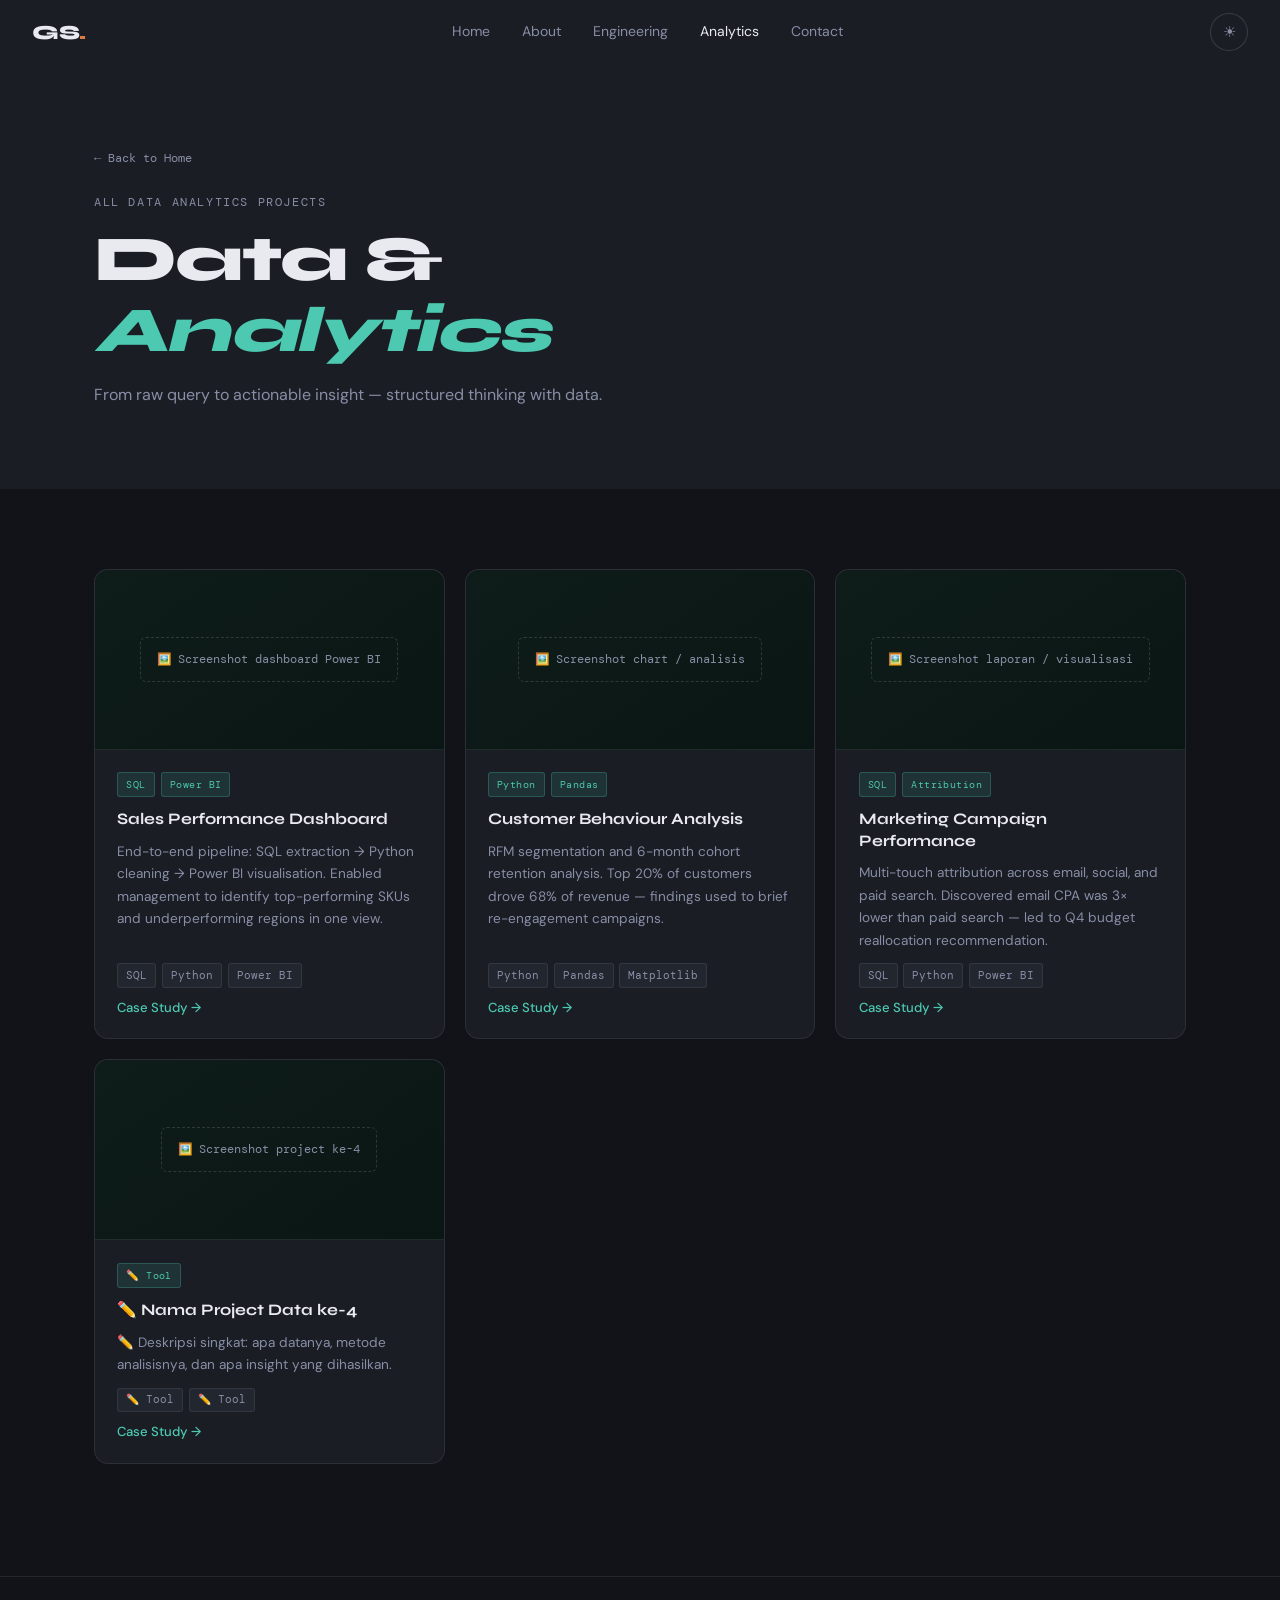
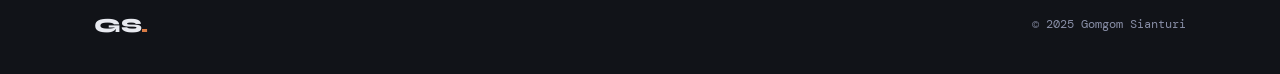
==== analytics.html @ 41d4f4d7 "On going" ====
<!DOCTYPE html>
<html lang="en" data-theme="dark">
<head>
  <meta charset="UTF-8" />
  <meta name="viewport" content="width=device-width, initial-scale=1.0" />
  <title>Data Analytics Projects — Gomgom Sianturi</title>
  <link rel="preconnect" href="https://fonts.googleapis.com" />
  <link rel="preconnect" href="https://fonts.gstatic.com" crossorigin />
  <link href="https://fonts.googleapis.com/css2?family=Syne:wght@400;600;700;800&family=DM+Sans:ital,wght@0,300;0,400;0,500;1,300&family=DM+Mono:wght@300;400&display=swap" rel="stylesheet" />
  <link rel="stylesheet" href="css/style.css" />
</head>
<body>

  <nav id="navbar">
    <a class="nav-logo" href="index.html">GS<span class="dot">.</span></a>
    <div class="nav-center">
      <a href="index.html">Home</a>
      <a href="index.html#about">About</a>
      <a href="engineering.html">Engineering</a>
      <a href="analytics.html" class="active-link">Analytics</a>
      <a href="index.html#contact">Contact</a>
    </div>
    <div class="nav-right">
      <button class="theme-toggle" id="themeToggle" aria-label="Toggle theme">
        <span class="theme-icon sun">☀</span>
        <span class="theme-icon moon">☾</span>
      </button>
      <button class="burger" id="burger">
        <span></span><span></span>
      </button>
    </div>
    <div class="mobile-menu" id="mobileMenu">
      <a href="index.html" onclick="closeMobile()">Home</a>
      <a href="index.html#about" onclick="closeMobile()">About</a>
      <a href="engineering.html" onclick="closeMobile()">Engineering</a>
      <a href="analytics.html" onclick="closeMobile()">Analytics</a>
      <a href="index.html#contact" onclick="closeMobile()">Contact</a>
    </div>
  </nav>

  <div class="page-hero alt-bg data-page-hero">
    <div class="container">
      <a href="index.html" class="back-link">← Back to Home</a>
      <p class="section-eyebrow">All Data Analytics Projects</p>
      <h1 class="page-hero-title">Data &<br><em class="data-em">Analytics</em></h1>
      <p class="page-hero-sub">
        <!-- ✏️ Edit kalimat pengantar halaman analytics -->
        From raw query to actionable insight — structured thinking with data.
      </p>
    </div>
  </div>

  <section class="all-projects-section">
    <div class="container">
      <div class="projects-row">

        <!-- ✏️ PROJECT DATA 1 -->
        <article class="pcard">
          <div class="pcard-img ph-data">
            <!-- 🖼️ Ganti dengan: <img src="assets/data1.jpg" alt="Dashboard"> -->
            <span>🖼️ Screenshot dashboard Power BI</span>
          </div>
          <div class="pcard-body">
            <div class="pcard-tags"><span class="tag data-tag">SQL</span><span class="tag data-tag">Power BI</span></div>
            <h3>Sales Performance Dashboard</h3>
            <p>End-to-end pipeline: SQL extraction → Python cleaning → Power BI visualisation. Enabled management to identify top-performing SKUs and underperforming regions in one view.</p>
            <div class="pcard-tools"><span>SQL</span><span>Python</span><span>Power BI</span></div>
            <button class="pcard-cta data-cta" onclick="openModal('data1')">Case Study →</button>
          </div>
        </article>

        <!-- ✏️ PROJECT DATA 2 -->
        <article class="pcard">
          <div class="pcard-img ph-data">
            <span>🖼️ Screenshot chart / analisis</span>
          </div>
          <div class="pcard-body">
            <div class="pcard-tags"><span class="tag data-tag">Python</span><span class="tag data-tag">Pandas</span></div>
            <h3>Customer Behaviour Analysis</h3>
            <p>RFM segmentation and 6-month cohort retention analysis. Top 20% of customers drove 68% of revenue — findings used to brief re-engagement campaigns.</p>
            <div class="pcard-tools"><span>Python</span><span>Pandas</span><span>Matplotlib</span></div>
            <button class="pcard-cta data-cta" onclick="openModal('data2')">Case Study →</button>
          </div>
        </article>

        <!-- ✏️ PROJECT DATA 3 -->
        <article class="pcard">
          <div class="pcard-img ph-data">
            <span>🖼️ Screenshot laporan / visualisasi</span>
          </div>
          <div class="pcard-body">
            <div class="pcard-tags"><span class="tag data-tag">SQL</span><span class="tag data-tag">Attribution</span></div>
            <h3>Marketing Campaign Performance</h3>
            <p>Multi-touch attribution across email, social, and paid search. Discovered email CPA was 3× lower than paid search — led to Q4 budget reallocation recommendation.</p>
            <div class="pcard-tools"><span>SQL</span><span>Python</span><span>Power BI</span></div>
            <button class="pcard-cta data-cta" onclick="openModal('data3')">Case Study →</button>
          </div>
        </article>

        <!-- ✏️ PROJECT DATA 4 — Tambah project baru -->
        <article class="pcard">
          <div class="pcard-img ph-data">
            <span>🖼️ Screenshot project ke-4</span>
          </div>
          <div class="pcard-body">
            <div class="pcard-tags"><span class="tag data-tag">✏️ Tool</span></div>
            <h3>✏️ Nama Project Data ke-4</h3>
            <p>✏️ Deskripsi singkat: apa datanya, metode analisisnya, dan apa insight yang dihasilkan.</p>
            <div class="pcard-tools"><span>✏️ Tool</span><span>✏️ Tool</span></div>
            <button class="pcard-cta data-cta" onclick="openModal('data4')">Case Study →</button>
          </div>
        </article>

        <!-- ✏️ Tambah terus -->

      </div>
    </div>
  </section>

  <footer>
    <div class="container footer-inner">
      <span class="nav-logo">GS<span class="dot">.</span></span>
      <span class="mono footer-copy">© 2025 Gomgom Sianturi</span>
    </div>
  </footer>

  <div id="modalOverlay" class="modal-overlay" onclick="closeModal()">
    <div class="modal-box" onclick="event.stopPropagation()">
      <button class="modal-close" onclick="closeModal()">✕</button>
      <div id="modalBody"></div>
    </div>
  </div>

  <script src="js/main.js"></script>
</body>
</html>
---- css/style.css ----
/* ════════════════════════════════════════════
   COLOR PALETTE
   ════════════════════════════════════════════
   DARK MODE
   Base:    #111318  (near-black, slate-tinted)
   Surface: #1A1D24  (card background)
   Lift:    #22262F  (hover / elevated surface)
   Eng:     #D97B45  (burnt sienna — warm, industrial)
   Data:    #4CC9B0  (seafoam teal — precise, digital)
   Text:    #E8EAF0  (off-white, easy on eyes)

   LIGHT MODE
   Base:    #F4F2EE  (warm paper white)
   Surface: #FFFFFF
   Lift:    #ECEAE6
   Eng:     #B85C28  (deeper burnt sienna)
   Data:    #1A9B87  (deeper teal)
   Text:    #1A1D24
════════════════════════════════════════════ */

:root {
  /* DARK default */
  --bg:       #111318;
  --surface:  #1A1D24;
  --lift:     #22262F;
  --border:   rgba(255,255,255,0.08);
  --border2:  rgba(255,255,255,0.14);

  --eng:      #D97B45;
  --eng-dim:  rgba(217,123,69,0.13);
  --eng-mid:  rgba(217,123,69,0.28);
  --data:     #4CC9B0;
  --data-dim: rgba(76,201,176,0.12);
  --data-mid: rgba(76,201,176,0.26);

  --text:     #E8EAF0;
  --muted:    #888EA6;
  --subtle:   #3A3F50;

  --font-display: 'Syne', sans-serif;
  --font-body:    'DM Sans', sans-serif;
  --font-mono:    'DM Mono', monospace;

  --r-sm: 6px;
  --r-md: 14px;
  --r-lg: 22px;
  --ease: 0.22s ease;
}

[data-theme="light"] {
  --bg:       #F4F2EE;
  --surface:  #FFFFFF;
  --lift:     #ECEAE6;
  --border:   rgba(0,0,0,0.09);
  --border2:  rgba(0,0,0,0.16);

  --eng:      #B85C28;
  --eng-dim:  rgba(184,92,40,0.1);
  --eng-mid:  rgba(184,92,40,0.22);
  --data:     #1A9B87;
  --data-dim: rgba(26,155,135,0.1);
  --data-mid: rgba(26,155,135,0.22);

  --text:     #1A1D24;
  --muted:    #6B7087;
  --subtle:   #D4D0C8;
}

/* ════════ RESET ════════ */
*, *::before, *::after { box-sizing: border-box; margin: 0; padding: 0; }
html { scroll-behavior: smooth; -webkit-text-size-adjust: 100%; }
body {
  font-family: var(--font-body);
  background: var(--bg);
  color: var(--text);
  font-size: 16px;
  line-height: 1.65;
  overflow-x: hidden;
  transition: background 0.3s ease, color 0.3s ease;
}
img { max-width: 100%; display: block; border-radius: var(--r-md); }
a { text-decoration: none; color: inherit; }
ul { list-style: none; }
button { font-family: var(--font-body); cursor: pointer; }

.container {
  max-width: 1140px;
  margin: 0 auto;
  padding: 0 1.5rem;
}

.mono { font-family: var(--font-mono); }

.alt-bg { background: var(--surface); }

/* ════════ TYPOGRAPHY ════════ */
.section-eyebrow {
  font-family: var(--font-mono);
  font-size: 0.72rem;
  letter-spacing: 0.14em;
  text-transform: uppercase;
  color: var(--muted);
  margin-bottom: 0.85rem;
}

.section-title {
  font-family: var(--font-display);
  font-size: clamp(2rem, 4.5vw, 3.2rem);
  font-weight: 800;
  line-height: 1.1;
  letter-spacing: -0.02em;
  margin-bottom: 2.75rem;
}

.section-title em {
  font-style: italic;
  font-weight: 700;
  color: var(--eng);
}

.body-text {
  font-size: 1rem;
  color: var(--muted);
  line-height: 1.8;
  margin-bottom: 1.1rem;
  max-width: 55ch;
}

.body-text strong { color: var(--text); font-weight: 500; }

/* ════════ NAVBAR ════════ */
#navbar {
  position: fixed;
  top: 0; left: 0; right: 0;
  z-index: 100;
  display: flex;
  align-items: center;
  justify-content: space-between;
  padding: 0 2rem;
  height: 64px;
  transition: background 0.3s, box-shadow 0.3s;
}

#navbar.scrolled {
  background: var(--bg);
  box-shadow: 0 1px 0 var(--border);
}

.nav-logo {
  font-family: var(--font-display);
  font-size: 1.25rem;
  font-weight: 800;
  letter-spacing: -0.02em;
  flex-shrink: 0;
}
.nav-logo .dot { color: var(--eng); }

.nav-center {
  display: flex;
  gap: 2rem;
}

.nav-center a {
  font-size: 0.875rem;
  color: var(--muted);
  transition: color var(--ease);
}
.nav-center a:hover, .nav-center a.active-link { color: var(--text); }

.nav-right {
  display: flex;
  align-items: center;
  gap: 0.75rem;
  flex-shrink: 0;
}

/* Theme toggle */
.theme-toggle {
  width: 38px;
  height: 38px;
  border-radius: 50%;
  border: 1px solid var(--border2);
  background: var(--surface);
  color: var(--muted);
  display: flex;
  align-items: center;
  justify-content: center;
  font-size: 0.95rem;
  transition: all var(--ease);
}
.theme-toggle:hover { border-color: var(--eng); color: var(--eng); }

[data-theme="dark"] .theme-icon.moon { display: none; }
[data-theme="light"] .theme-icon.sun { display: none; }

/* Burger */
.burger {
  display: none;
  flex-direction: column;
  gap: 5px;
  background: none;
  border: none;
  padding: 4px;
}
.burger span {
  display: block;
  width: 22px;
  height: 2px;
  background: var(--text);
  border-radius: 2px;
  transition: var(--ease);
}

/* Mobile menu */
.mobile-menu {
  display: none;
  position: absolute;
  top: 64px;
  left: 0; right: 0;
  background: var(--bg);
  border-bottom: 1px solid var(--border);
  flex-direction: column;
  padding: 1.25rem 2rem 1.5rem;
  gap: 1.1rem;
}
.mobile-menu.open { display: flex; }
.mobile-menu a {
  font-size: 1rem;
  color: var(--muted);
  transition: color var(--ease);
}
.mobile-menu a:hover { color: var(--text); }

/* ════════ HERO ════════ */
#hero {
  min-height: 100vh;
  display: grid;
  grid-template-columns: 1fr 1.25fr;
  gap: 4rem;
  align-items: center;
  max-width: 1140px;
  margin: 0 auto;
  padding: 96px 1.5rem 4rem;
}

.hero-left {
  display: flex;
  flex-direction: column;
  align-items: center;
  gap: 0;
}

/* PHOTO */
.hero-photo {
  width: 100%;
  max-width: 320px;
  aspect-ratio: 3/4;
  border-radius: var(--r-lg);
  object-fit: cover;
  border: 1px solid var(--border2);
}

.photo-placeholder {
  background: var(--surface);
  display: flex;
  align-items: center;
  justify-content: center;
  text-align: center;
}
.photo-placeholder.sm {
  width: 100%;
  aspect-ratio: 4/3;
  border-radius: var(--r-md);
  max-width: 100%;
}
.placeholder-label {
  font-family: var(--font-mono);
  font-size: 0.75rem;
  color: var(--muted);
  padding: 1.5rem;
  line-height: 1.6;
  border: 1.5px dashed var(--border2);
  border-radius: var(--r-md);
  width: calc(100% - 2rem);
  margin: 1rem;
}
.placeholder-label small { display: block; margin-top: 0.4rem; opacity: 0.7; font-size: 0.68rem; }

/* HERO RIGHT */
.hero-right { display: flex; flex-direction: column; gap: 0; }

.hero-eyebrow {
  font-family: var(--font-mono);
  font-size: 0.75rem;
  color: var(--muted);
  letter-spacing: 0.1em;
  margin-bottom: 1rem;
}

.hero-name {
  font-family: var(--font-display);
  font-size: clamp(3rem, 6vw, 5rem);
  font-weight: 800;
  line-height: 1.0;
  letter-spacing: -0.03em;
  margin-bottom: 1.4rem;
}
.hero-name em {
  font-style: italic;
  font-weight: 700;
  color: var(--eng);
}

.hero-tagline {
  font-size: 1.05rem;
  color: var(--muted);
  line-height: 1.65;
  margin-bottom: 2rem;
  max-width: 40ch;
}

/* Hero Switch */
.hero-switch {
  display: flex;
  gap: 0.6rem;
  flex-wrap: wrap;
  margin-bottom: 1.75rem;
}

.switch-pill {
  padding: 0.55rem 1.25rem;
  border-radius: 100px;
  border: 1px solid var(--border2);
  background: transparent;
  color: var(--muted);
  font-size: 0.85rem;
  font-family: var(--font-body);
  transition: all var(--ease);
}
.switch-pill:hover { border-color: var(--eng); color: var(--eng); }
.switch-pill.active {
  background: var(--eng);
  border-color: var(--eng);
  color: #fff;
  font-weight: 500;
}
.switch-pill.active-data {
  background: var(--data);
  border-color: var(--data);
  color: #111;
  font-weight: 500;
}

/* Hero Actions */
.hero-actions {
  display: flex;
  gap: 0.85rem;
  flex-wrap: wrap;
  margin-bottom: 2rem;
}

/* Chips */
.hero-chips {
  display: flex;
  flex-wrap: wrap;
  gap: 0.5rem;
}
.hero-chips span {
  font-family: var(--font-mono);
  font-size: 0.7rem;
  color: var(--muted);
  border: 1px solid var(--border);
  border-radius: 4px;
  padding: 0.2rem 0.55rem;
  letter-spacing: 0.04em;
}

/* ════════ BUTTONS ════════ */
.cta-main {
  display: inline-flex;
  align-items: center;
  padding: 0.7rem 1.7rem;
  background: var(--eng);
  color: #fff;
  font-size: 0.9rem;
  font-weight: 500;
  border-radius: var(--r-sm);
  border: none;
  transition: all var(--ease);
  cursor: pointer;
}
.cta-main:hover { opacity: 0.88; transform: translateY(-1px); }
.cta-main.full-w { width: 100%; justify-content: center; }

.cta-ghost {
  display: inline-flex;
  align-items: center;
  padding: 0.7rem 1.7rem;
  background: transparent;
  color: var(--text);
  font-size: 0.9rem;
  border-radius: var(--r-sm);
  border: 1px solid var(--border2);
  transition: all var(--ease);
}
.cta-ghost:hover { background: var(--lift); }

/* ════════ ABOUT ════════ */
#about { padding: 7rem 0; }

.about-grid {
  display: grid;
  grid-template-columns: 1fr 1.4fr;
  gap: 4rem;
  align-items: start;
}

.about-img-col { display: flex; flex-direction: column; gap: 1.25rem; }

.about-img-wrap {
  border: 1px solid var(--border2);
}

.about-quick {
  background: var(--surface);
  border: 1px solid var(--border);
  border-radius: var(--r-md);
  overflow: hidden;
}

.quick-row {
  display: flex;
  justify-content: space-between;
  align-items: center;
  padding: 0.85rem 1.25rem;
  border-bottom: 1px solid var(--border);
  font-size: 0.875rem;
}
.quick-row:last-child { border-bottom: none; }
.quick-row span { color: var(--muted); font-family: var(--font-mono); font-size: 0.72rem; letter-spacing: 0.05em; text-transform: uppercase; }
.quick-row b { font-weight: 500; }

.open-badge {
  color: #4caf7d;
  font-weight: 500;
}

.about-text-col { padding-top: 0.5rem; }

.about-tags {
  display: flex;
  flex-wrap: wrap;
  gap: 0.5rem;
  margin-top: 1.5rem;
}
.about-tags span {
  font-family: var(--font-mono);
  font-size: 0.72rem;
  padding: 0.28rem 0.7rem;
  border: 1px solid var(--border2);
  border-radius: 4px;
  color: var(--muted);
}

/* ════════ WHAT I DO ════════ */
#whatido { padding: 7rem 0; }

.expertise-grid {
  display: grid;
  grid-template-columns: repeat(3, 1fr);
  gap: 1.25rem;
}

.exp-card {
  background: var(--bg);
  border: 1px solid var(--border);
  border-radius: var(--r-md);
  padding: 2rem 1.75rem;
  transition: all var(--ease);
  position: relative;
  overflow: hidden;
}

[data-theme="light"] .exp-card { background: var(--lift); }

.exp-card::after {
  content: '';
  position: absolute;
  bottom: 0; left: 0; right: 0;
  height: 2px;
  opacity: 0;
  transition: opacity var(--ease);
}

.exp-card:nth-child(1)::after,
.exp-card:nth-child(3)::after { background: var(--eng); }
.exp-card:nth-child(2)::after { background: var(--muted); }

.exp-card:hover::after { opacity: 1; }
.exp-card:hover { border-color: var(--border2); transform: translateY(-3px); }

/* Center middle card */
.mid-card {
  background: var(--surface);
  border-color: var(--border2);
}
[data-theme="light"] .mid-card { background: var(--surface); }

.exp-icon {
  font-size: 1.75rem;
  margin-bottom: 1rem;
  display: block;
}
.data-icon { color: var(--data); filter: grayscale(0.2); }

.exp-card h3 {
  font-family: var(--font-display);
  font-size: 1.05rem;
  font-weight: 700;
  margin-bottom: 1.2rem;
}

.exp-card ul li {
  font-size: 0.875rem;
  color: var(--muted);
  padding: 0.4rem 0;
  border-bottom: 1px solid var(--border);
  display: flex;
  align-items: center;
  gap: 0.6rem;
}
.exp-card ul li:last-child { border-bottom: none; }
.exp-card ul li::before {
  content: '—';
  font-family: var(--font-mono);
  font-size: 0.6rem;
  color: var(--subtle);
  flex-shrink: 0;
}

/* ════════ PROJECTS ════════ */
#projects { padding: 7rem 0; }
.all-projects-section { padding: 5rem 0 7rem; }

.project-tabs {
  display: inline-flex;
  background: var(--surface);
  border: 1px solid var(--border);
  border-radius: var(--r-sm);
  padding: 3px;
  gap: 3px;
  margin-bottom: 2.5rem;
}

.ptab {
  padding: 0.55rem 1.3rem;
  border: none;
  border-radius: 4px;
  background: transparent;
  color: var(--muted);
  font-size: 0.875rem;
  transition: all var(--ease);
}
.ptab.active {
  background: var(--eng-dim);
  color: var(--eng);
}
.ptab.active-data {
  background: var(--data-dim);
  color: var(--data);
}
.ptab:hover:not(.active):not(.active-data) { color: var(--text); }

.hidden { display: none !important; }

.projects-row {
  display: grid;
  grid-template-columns: repeat(3, 1fr);
  gap: 1.25rem;
}

/* Project card */
.pcard {
  background: var(--surface);
  border: 1px solid var(--border);
  border-radius: var(--r-md);
  overflow: hidden;
  transition: all var(--ease);
  display: flex;
  flex-direction: column;
}
.pcard:hover {
  border-color: var(--border2);
  transform: translateY(-4px);
  box-shadow: 0 16px 48px rgba(0,0,0,0.15);
}

.pcard-img {
  height: 180px;
  display: flex;
  align-items: center;
  justify-content: center;
  text-align: center;
  border-bottom: 1px solid var(--border);
  border-radius: 0;
  overflow: hidden;
  position: relative;
}
/* When real image is added */
.pcard-img img {
  width: 100%;
  height: 100%;
  object-fit: cover;
  border-radius: 0;
}
.pcard-img span {
  font-family: var(--font-mono);
  font-size: 0.72rem;
  color: var(--muted);
  border: 1.5px dashed var(--border2);
  border-radius: var(--r-sm);
  padding: 0.75rem 1rem;
  margin: 1rem;
}

.ph-eng { background: linear-gradient(145deg, #1C1710 0%, #141210 100%); }
[data-theme="light"] .ph-eng { background: linear-gradient(145deg, #F5EDE3 0%, #EDE2D4 100%); }
.ph-data { background: linear-gradient(145deg, #0E1C1A 0%, #0A1614 100%); }
[data-theme="light"] .ph-data { background: linear-gradient(145deg, #E3F2EF 0%, #D4EDEA 100%); }

.pcard-body {
  padding: 1.4rem;
  display: flex;
  flex-direction: column;
  gap: 0.7rem;
  flex: 1;
}

.pcard-tags { display: flex; flex-wrap: wrap; gap: 0.4rem; }

.tag {
  font-family: var(--font-mono);
  font-size: 0.65rem;
  padding: 0.18rem 0.5rem;
  border-radius: 3px;
  letter-spacing: 0.04em;
}
.eng-tag { background: var(--eng-dim); color: var(--eng); border: 1px solid var(--eng-mid); }
.data-tag { background: var(--data-dim); color: var(--data); border: 1px solid var(--data-mid); }

.pcard-body h3 {
  font-family: var(--font-display);
  font-size: 1rem;
  font-weight: 700;
  line-height: 1.35;
}

.pcard-body p {
  font-size: 0.85rem;
  color: var(--muted);
  line-height: 1.65;
  flex: 1;
}

.pcard-tools {
  display: flex;
  flex-wrap: wrap;
  gap: 0.35rem;
}
.pcard-tools span {
  font-family: var(--font-mono);
  font-size: 0.67rem;
  padding: 0.15rem 0.5rem;
  border-radius: 3px;
  background: var(--lift);
  color: var(--muted);
  border: 1px solid var(--border);
}

.pcard-cta {
  background: none;
  border: none;
  font-size: 0.82rem;
  font-weight: 500;
  padding: 0;
  transition: opacity var(--ease);
  text-align: left;
  margin-top: auto;
}
.eng-cta { color: var(--eng); }
.data-cta { color: var(--data); }
.pcard-cta:hover { opacity: 0.7; }

/* See all button */
.see-all-wrap {
  margin-top: 2.25rem;
  text-align: center;
}
.see-all-btn {
  display: inline-flex;
  align-items: center;
  font-size: 0.875rem;
  color: var(--muted);
  border: 1px solid var(--border2);
  border-radius: 100px;
  padding: 0.6rem 1.5rem;
  transition: all var(--ease);
}
.see-all-btn:hover { color: var(--eng); border-color: var(--eng); }

/* ════════ EXPERIENCE ════════ */
#experience { padding: 7rem 0; }

.timeline {
  display: flex;
  flex-direction: column;
  gap: 0;
  position: relative;
  padding-left: 2rem;
}

.timeline::before {
  content: '';
  position: absolute;
  left: 5px;
  top: 8px;
  bottom: 8px;
  width: 1px;
  background: var(--border2);
}

.tl-item {
  display: grid;
  grid-template-columns: 180px 1fr;
  gap: 1.5rem;
  padding-bottom: 2.5rem;
  position: relative;
}
.tl-item:last-child { padding-bottom: 0; }

.tl-dot {
  position: absolute;
  left: -1.75rem;
  top: 6px;
  width: 11px;
  height: 11px;
  border-radius: 50%;
  border: 2px solid var(--bg);
  flex-shrink: 0;
}
[data-theme="light"] .tl-dot { border-color: var(--surface); }
.eng-dot { background: var(--eng); }
.data-dot { background: var(--data); }

.tl-meta {
  padding-top: 0.2rem;
  display: flex;
  flex-direction: column;
  gap: 0.5rem;
}

.tl-year {
  font-size: 0.75rem;
  color: var(--muted);
  letter-spacing: 0.04em;
}

.tl-badge {
  display: inline-block;
  font-family: var(--font-mono);
  font-size: 0.62rem;
  padding: 0.18rem 0.55rem;
  border-radius: 3px;
  letter-spacing: 0.07em;
  text-transform: uppercase;
  width: fit-content;
}
.eng-badge { background: var(--eng-dim); color: var(--eng); border: 1px solid var(--eng-mid); }
.data-badge { background: var(--data-dim); color: var(--data); border: 1px solid var(--data-mid); }

.tl-card {
  background: var(--bg);
  border: 1px solid var(--border);
  border-radius: var(--r-md);
  padding: 1.4rem 1.6rem;
}
[data-theme="light"] .tl-card { background: var(--lift); }

.tl-card h3 {
  font-family: var(--font-display);
  font-size: 1.05rem;
  font-weight: 700;
  margin-bottom: 0.2rem;
}
.tl-card h4 {
  font-size: 0.85rem;
  color: var(--muted);
  font-weight: 400;
  margin-bottom: 1rem;
}
.tl-card ul li {
  font-size: 0.875rem;
  color: var(--muted);
  padding: 0.28rem 0;
  padding-left: 1rem;
  position: relative;
}
.tl-card ul li::before {
  content: '›';
  position: absolute;
  left: 0;
  color: var(--eng);
}

/* ════════ CERTIFICATIONS ════════ */
#certifications { padding: 7rem 0; }

.certs-row {
  display: flex;
  flex-direction: column;
  gap: 1rem;
}

.cert-card {
  display: flex;
  align-items: center;
  gap: 1.5rem;
  padding: 1.4rem 1.75rem;
  background: var(--surface);
  border: 1px solid var(--border);
  border-radius: var(--r-md);
  transition: all var(--ease);
}
.cert-card:hover { border-color: var(--border2); }
.cert-card.in-prog { border-color: var(--eng-mid); }
.cert-card.upcoming { opacity: 0.6; }

.cert-logo {
  width: 52px;
  height: 52px;
  border-radius: var(--r-sm);
  display: flex;
  align-items: center;
  justify-content: center;
  font-family: var(--font-display);
  font-weight: 800;
  font-size: 0.8rem;
  flex-shrink: 0;
}
.revou-logo { background: var(--eng-dim); color: var(--eng); border: 1px solid var(--eng-mid); }
.google-logo { background: rgba(66,133,244,0.12); color: #4285f4; border: 1px solid rgba(66,133,244,0.2); }
.sql-logo { background: var(--data-dim); color: var(--data); border: 1px solid var(--data-mid); font-size: 0.72rem; }

.cert-right h3 {
  font-family: var(--font-display);
  font-size: 1rem;
  font-weight: 700;
  margin-bottom: 0.2rem;
}
.cert-right p {
  font-size: 0.85rem;
  color: var(--muted);
}
.cert-status {
  font-family: var(--font-mono);
  font-size: 0.65rem;
  color: var(--eng);
  letter-spacing: 0.08em;
  text-transform: uppercase;
  display: block;
  margin-bottom: 0.4rem;
}
.cert-status.planned { color: var(--muted); }

/* ════════ CONTACT ════════ */
#contact { padding: 7rem 0; }

.contact-wrap {
  display: grid;
  grid-template-columns: 1fr 1fr;
  gap: 5rem;
  align-items: start;
}

.contact-links {
  display: flex;
  flex-direction: column;
  gap: 0.7rem;
  margin-top: 0.5rem;
}

.clink {
  display: flex;
  align-items: center;
  gap: 0.85rem;
  padding: 0.85rem 1.1rem;
  border: 1px solid var(--border);
  border-radius: var(--r-sm);
  background: var(--bg);
  color: var(--muted);
  font-size: 0.875rem;
  transition: all var(--ease);
}
[data-theme="light"] .clink { background: var(--lift); }
.clink:hover {
  border-color: var(--eng);
  color: var(--eng);
  transform: translateX(4px);
}

.contact-form {
  display: flex;
  flex-direction: column;
  gap: 0.85rem;
}

.form-row {
  display: grid;
  grid-template-columns: 1fr 1fr;
  gap: 0.85rem;
}

.contact-form input,
.contact-form textarea {
  background: var(--surface);
  border: 1px solid var(--border);
  border-radius: var(--r-sm);
  padding: 0.8rem 1rem;
  color: var(--text);
  font-family: var(--font-body);
  font-size: 0.875rem;
  width: 100%;
  outline: none;
  transition: border-color var(--ease);
  resize: vertical;
}
.contact-form input::placeholder,
.contact-form textarea::placeholder { color: var(--muted); }
.contact-form input:focus,
.contact-form textarea:focus { border-color: var(--eng); }

/* ════════ PAGE HERO (sub pages) ════════ */
.page-hero {
  padding: 9rem 0 5rem;
}

.data-page-hero .page-hero-title em.data-em { color: var(--data); }

.back-link {
  display: inline-flex;
  align-items: center;
  font-family: var(--font-mono);
  font-size: 0.75rem;
  color: var(--muted);
  margin-bottom: 1.5rem;
  transition: color var(--ease);
}
.back-link:hover { color: var(--eng); }

.page-hero-title {
  font-family: var(--font-display);
  font-size: clamp(2.5rem, 5vw, 4rem);
  font-weight: 800;
  line-height: 1.1;
  letter-spacing: -0.025em;
  margin-bottom: 1rem;
}
.page-hero-title em { font-style: italic; color: var(--eng); }

.page-hero-sub {
  font-size: 1rem;
  color: var(--muted);
  max-width: 48ch;
}

/* ════════ FOOTER ════════ */
footer {
  padding: 2rem 0;
  border-top: 1px solid var(--border);
}
.footer-inner {
  display: flex;
  align-items: center;
  justify-content: space-between;
  flex-wrap: wrap;
  gap: 0.75rem;
}
.footer-copy {
  font-size: 0.75rem;
  color: var(--muted);
}

/* ════════ MODAL ════════ */
.modal-overlay {
  position: fixed;
  inset: 0;
  background: rgba(0,0,0,0.75);
  backdrop-filter: blur(6px);
  z-index: 999;
  display: flex;
  align-items: center;
  justify-content: center;
  padding: 1.5rem;
  opacity: 0;
  pointer-events: none;
  transition: opacity 0.2s;
}
.modal-overlay.open {
  opacity: 1;
  pointer-events: all;
}

.modal-box {
  background: var(--surface);
  border: 1px solid var(--border2);
  border-radius: var(--r-lg);
  max-width: 640px;
  width: 100%;
  padding: 2.25rem;
  position: relative;
  max-height: 85vh;
  overflow-y: auto;
}
.modal-close {
  position: absolute;
  top: 1.1rem; right: 1.1rem;
  background: none;
  border: none;
  color: var(--muted);
  font-size: 1rem;
  cursor: pointer;
  transition: color var(--ease);
}
.modal-close:hover { color: var(--text); }

/* ════════ SCROLL FADE-IN ════════ */
.reveal {
  opacity: 0;
  transform: translateY(20px);
  transition: opacity 0.55s ease, transform 0.55s ease;
}
.reveal.show {
  opacity: 1;
  transform: none;
}

/* ════════ RESPONSIVE ════════ */
@media (max-width: 1024px) {
  .expertise-grid { grid-template-columns: 1fr 1fr; }
  .projects-row { grid-template-columns: 1fr 1fr; }
}

@media (max-width: 768px) {
  /* Navbar */
  .nav-center { display: none; }
  .burger { display: flex; }

  /* Hero */
  #hero {
    grid-template-columns: 1fr;
    padding-top: 80px;
    gap: 2rem;
    min-height: auto;
  }
  .hero-left { align-items: flex-start; }
  .hero-photo { max-width: 240px; }
  .hero-name { font-size: 3rem; }

  /* About */
  .about-grid { grid-template-columns: 1fr; gap: 2rem; }

  /* Expertise */
  .expertise-grid { grid-template-columns: 1fr; }

  /* Projects */
  .projects-row { grid-template-columns: 1fr; }

  /* Timeline */
  .tl-item { grid-template-columns: 1fr; gap: 0.5rem; }
  .timeline { padding-left: 1.5rem; }

  /* Contact */
  .contact-wrap { grid-template-columns: 1fr; gap: 2.5rem; }
  .form-row { grid-template-columns: 1fr; }

  /* Sections */
  #about, #whatido, #projects, #experience, #certifications, #contact { padding: 4.5rem 0; }

  /* Footer */
  .footer-inner { flex-direction: column; text-align: center; }
}

@media (max-width: 480px) {
  .hero-actions { flex-direction: column; }
  .cta-main, .cta-ghost { width: 100%; justify-content: center; }
  .hero-switch { flex-direction: column; }
  .switch-pill { width: 100%; justify-content: center; }
  .modal-box { padding: 1.5rem; }
}

@media (prefers-reduced-motion: reduce) {
  *, .reveal { transition: none !important; animation: none !important; }
}

/* ════════ KPI STRIP ════════ */
.kpi-strip {
  background: var(--surface);
  border-top: 1px solid var(--border);
  border-bottom: 1px solid var(--border);
}

.kpi-inner {
  max-width: 1140px;
  margin: 0 auto;
  padding: 0 1.5rem;
  display: flex;
  align-items: center;
  justify-content: space-between;
}

.kpi-item {
  flex: 1;
  display: flex;
  flex-direction: column;
  align-items: center;
  text-align: center;
  padding: 2.25rem 1.5rem;
  gap: 0.25rem;
}

.kpi-num {
  font-family: var(--font-display);
  font-size: clamp(2.2rem, 4vw, 3rem);
  font-weight: 800;
  letter-spacing: -0.03em;
  line-height: 1;
  color: var(--eng);
  /* filled in by JS counter */
}

.kpi-label {
  font-size: 0.875rem;
  font-weight: 500;
  color: var(--text);
  margin-top: 0.4rem;
}

.kpi-sub {
  font-family: var(--font-mono);
  font-size: 0.68rem;
  color: var(--muted);
  letter-spacing: 0.04em;
}

.kpi-divider {
  width: 1px;
  height: 52px;
  background: var(--border2);
  flex-shrink: 0;
}

@media (max-width: 768px) {
  .kpi-inner {
    flex-wrap: wrap;
    padding: 0;
  }
  .kpi-item {
    flex: 0 0 50%;
    padding: 1.5rem 1rem;
    border-bottom: 1px solid var(--border);
  }
  .kpi-item:nth-child(odd) { border-right: 1px solid var(--border); }
  .kpi-item:nth-last-child(-n+2) { border-bottom: none; }
  .kpi-divider { display: none; }
  .kpi-num { font-size: 2rem; }
}
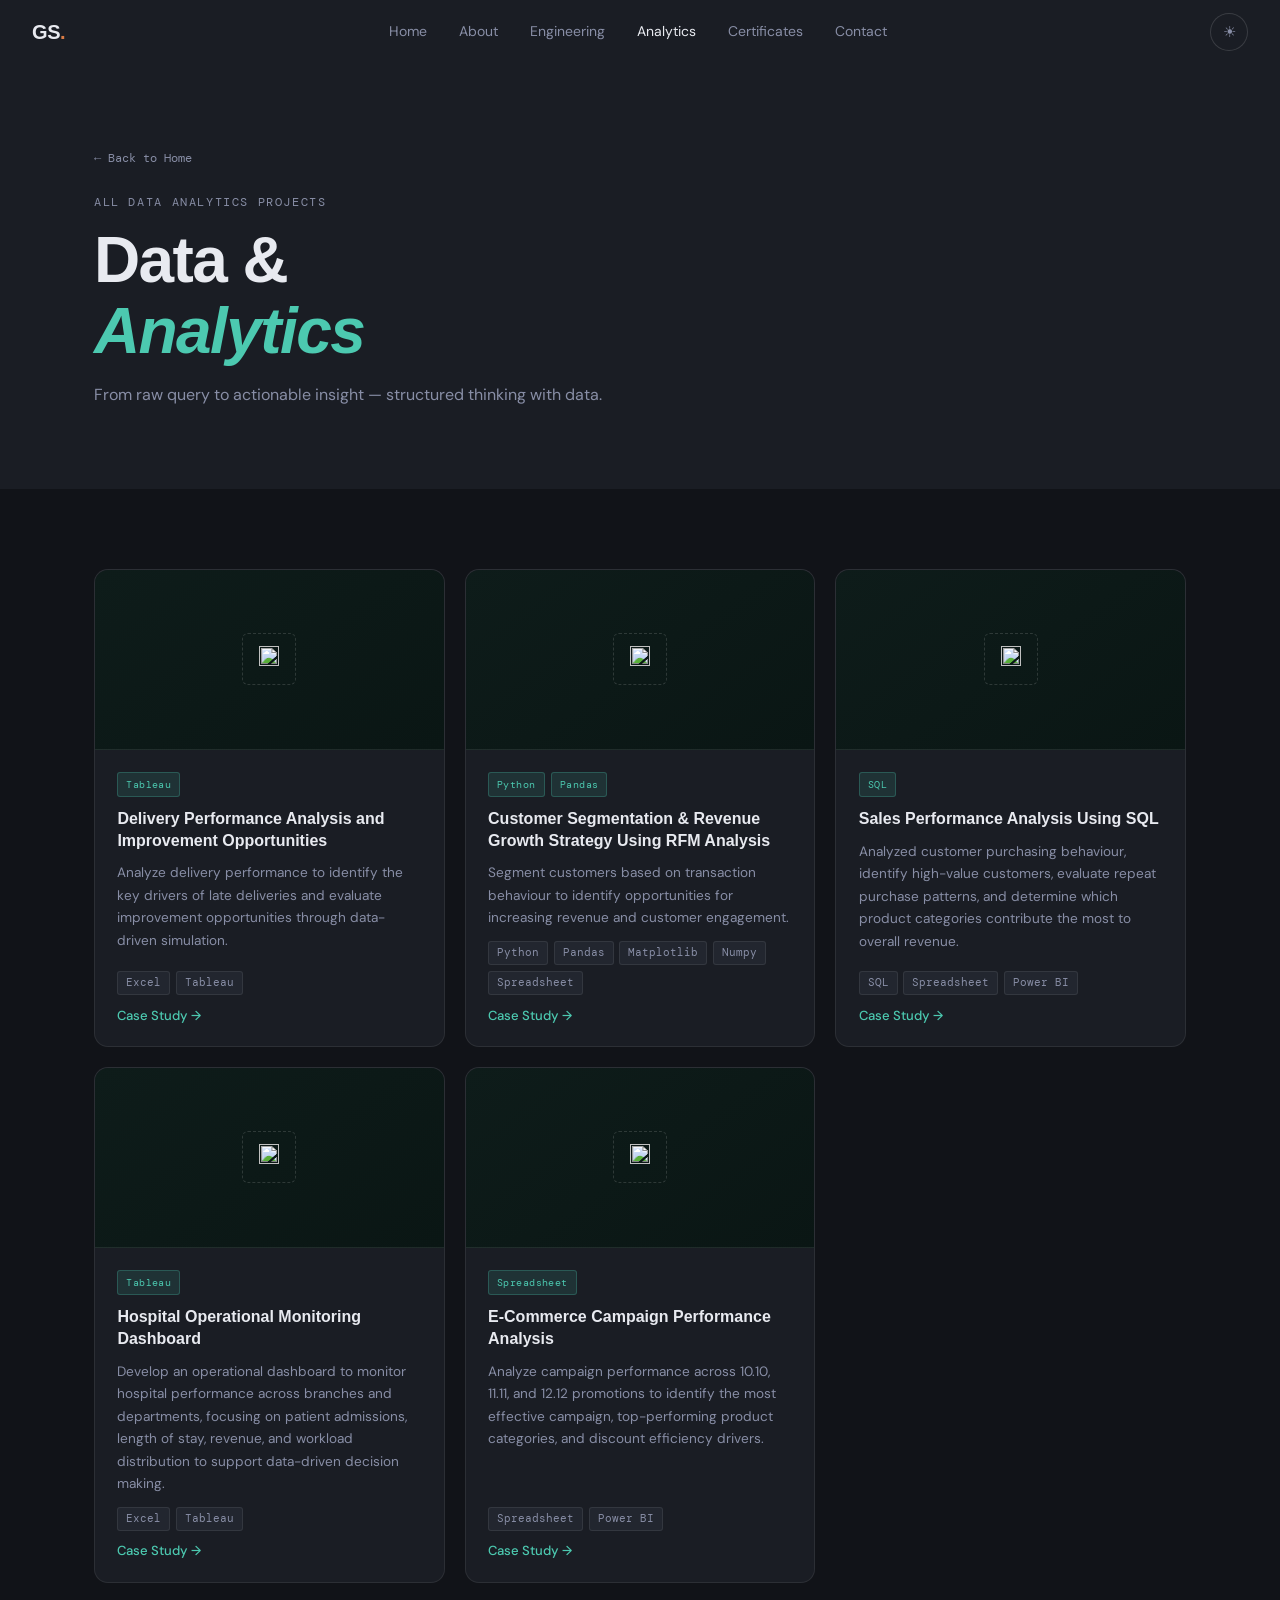
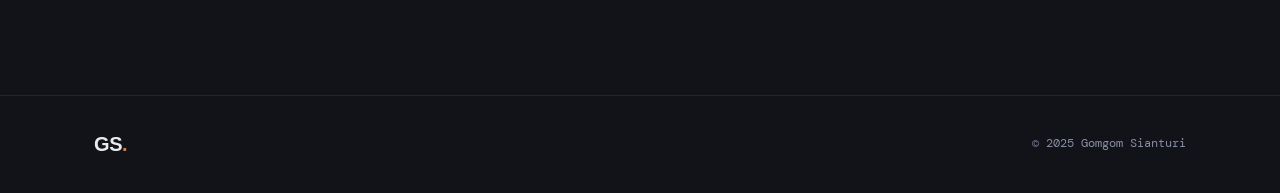
==== commit d40e87e6: "Add files via upload" ====
--- a/analytics.html
+++ b/analytics.html
@@ -6,7 +6,7 @@
   <title>Data Analytics Projects — Gomgom Sianturi</title>
   <link rel="preconnect" href="https://fonts.googleapis.com" />
   <link rel="preconnect" href="https://fonts.gstatic.com" crossorigin />
-  <link href="https://fonts.googleapis.com/css2?family=Syne:wght@400;600;700;800&family=DM+Sans:ital,wght@0,300;0,400;0,500;1,300&family=DM+Mono:wght@300;400&display=swap" rel="stylesheet" />
+  <link href="https://fonts.googleapis.com/css2?family=Space+Grotesk:wght@400;500;600;700&family=DM+Sans:ital,wght@0,300;0,400;0,500;1,300&family=DM+Mono:wght@300;400&display=swap" rel="stylesheet" />
   <link rel="stylesheet" href="css/style.css" />
 </head>
 <body>
@@ -18,6 +18,7 @@
       <a href="index.html#about">About</a>
       <a href="engineering.html">Engineering</a>
       <a href="analytics.html" class="active-link">Analytics</a>
+      <a href="certificates.html">Certificates</a>
       <a href="index.html#contact">Contact</a>
     </div>
     <div class="nav-right">
@@ -34,6 +35,7 @@
       <a href="index.html#about" onclick="closeMobile()">About</a>
       <a href="engineering.html" onclick="closeMobile()">Engineering</a>
       <a href="analytics.html" onclick="closeMobile()">Analytics</a>
+      <a href="certificates.html" onclick="closeMobile()">Certificates</a>
       <a href="index.html#contact" onclick="closeMobile()">Contact</a>
     </div>
   </nav>
@@ -58,13 +60,13 @@
         <article class="pcard">
           <div class="pcard-img ph-data">
             <!-- 🖼️ Ganti dengan: <img src="assets/data1.jpg" alt="Dashboard"> -->
-            <span>🖼️ Screenshot dashboard Power BI</span>
+            <span><img src="images/portfolio-analytics-1.JPG" alt=""></span>
           </div>
           <div class="pcard-body">
-            <div class="pcard-tags"><span class="tag data-tag">SQL</span><span class="tag data-tag">Power BI</span></div>
-            <h3>Sales Performance Dashboard</h3>
-            <p>End-to-end pipeline: SQL extraction → Python cleaning → Power BI visualisation. Enabled management to identify top-performing SKUs and underperforming regions in one view.</p>
-            <div class="pcard-tools"><span>SQL</span><span>Python</span><span>Power BI</span></div>
+            <div class="pcard-tags"><span class="tag data-tag">Tableau</span></div>
+            <h3>Delivery Performance Analysis and Improvement Opportunities</h3>
+            <p>Analyze delivery performance to identify the key drivers of late deliveries and evaluate improvement opportunities through data-driven simulation.</p>
+            <div class="pcard-tools"><span>Excel</span><span>Tableau</span></div>
             <button class="pcard-cta data-cta" onclick="openModal('data1')">Case Study →</button>
           </div>
         </article>
@@ -72,13 +74,13 @@
         <!-- ✏️ PROJECT DATA 2 -->
         <article class="pcard">
           <div class="pcard-img ph-data">
-            <span>🖼️ Screenshot chart / analisis</span>
+            <span><img src="images/portfolio-analytics-2.JPG" alt=""></span>
           </div>
           <div class="pcard-body">
             <div class="pcard-tags"><span class="tag data-tag">Python</span><span class="tag data-tag">Pandas</span></div>
-            <h3>Customer Behaviour Analysis</h3>
-            <p>RFM segmentation and 6-month cohort retention analysis. Top 20% of customers drove 68% of revenue — findings used to brief re-engagement campaigns.</p>
-            <div class="pcard-tools"><span>Python</span><span>Pandas</span><span>Matplotlib</span></div>
+            <h3>Customer Segmentation & Revenue Growth Strategy Using RFM Analysis</h3>
+              <p>Segment customers based on transaction behaviour to identify opportunities for increasing revenue and customer engagement.</p>
+            <div class="pcard-tools"><span>Python</span><span>Pandas</span><span>Matplotlib</span><span>Numpy</span><span>Spreadsheet</span></div>
             <button class="pcard-cta data-cta" onclick="openModal('data2')">Case Study →</button>
           </div>
         </article>
@@ -86,33 +88,46 @@
         <!-- ✏️ PROJECT DATA 3 -->
         <article class="pcard">
           <div class="pcard-img ph-data">
-            <span>🖼️ Screenshot laporan / visualisasi</span>
+            <span><img src="images/portfolio-analytics-3.JPG" alt=""></span>
           </div>
           <div class="pcard-body">
-            <div class="pcard-tags"><span class="tag data-tag">SQL</span><span class="tag data-tag">Attribution</span></div>
-            <h3>Marketing Campaign Performance</h3>
-            <p>Multi-touch attribution across email, social, and paid search. Discovered email CPA was 3× lower than paid search — led to Q4 budget reallocation recommendation.</p>
-            <div class="pcard-tools"><span>SQL</span><span>Python</span><span>Power BI</span></div>
+            <div class="pcard-tags"><span class="tag data-tag">SQL</span></div>
+              <h3>Sales Performance Analysis Using SQL</h3>
+              <p>Analyzed customer purchasing behaviour, identify high-value customers, evaluate repeat purchase patterns, and determine which product categories contribute the most to overall revenue.</p>
+            <div class="pcard-tools"><span>SQL</span><span>Spreadsheet</span><span>Power BI</span></div>
             <button class="pcard-cta data-cta" onclick="openModal('data3')">Case Study →</button>
           </div>
         </article>
 
-        <!-- ✏️ PROJECT DATA 4 — Tambah project baru -->
+        <!-- ✏️ PROJECT DATA 4  -->
         <article class="pcard">
           <div class="pcard-img ph-data">
-            <span>🖼️ Screenshot project ke-4</span>
+            <span><img src="images/portfolio-analytics-4.JPG" alt=""></span>
           </div>
           <div class="pcard-body">
-            <div class="pcard-tags"><span class="tag data-tag">✏️ Tool</span></div>
-            <h3>✏️ Nama Project Data ke-4</h3>
-            <p>✏️ Deskripsi singkat: apa datanya, metode analisisnya, dan apa insight yang dihasilkan.</p>
-            <div class="pcard-tools"><span>✏️ Tool</span><span>✏️ Tool</span></div>
+            <div class="pcard-tags"><span class="tag data-tag">Tableau</span></div>
+            <h3>Hospital Operational Monitoring Dashboard</h3>
+            <p>Develop an operational dashboard to monitor hospital performance across branches and departments, focusing on patient admissions, length of stay, revenue, and workload distribution to support data-driven decision making.</p>
+            <div class="pcard-tools"><span>Excel</span><span>Tableau</span></div>
             <button class="pcard-cta data-cta" onclick="openModal('data4')">Case Study →</button>
           </div>
         </article>
 
+                <!-- ✏️ PROJECT DATA 5  -->
+        <article class="pcard">
+          <div class="pcard-img ph-data">
+            <span><img src="images/portfolio-analytics-5.JPG" alt=""></span>
+          </div>
+          <div class="pcard-body">
+            <div class="pcard-tags"><span class="tag data-tag">Spreadsheet</span></div>
+            <h3>E-Commerce Campaign Performance Analysis</h3>
+            <p>Analyze campaign performance across 10.10, 11.11, and 12.12 promotions to identify the most effective campaign, top-performing product categories, and discount efficiency drivers.</p>
+            <div class="pcard-tools"><span>Spreadsheet</span><span>Power BI</span></div>
+            <button class="pcard-cta data-cta" onclick="openModal('data5')">Case Study →</button>
+          </div>
+        </article>
         <!-- ✏️ Tambah terus -->
-
+        
       </div>
     </div>
   </section>
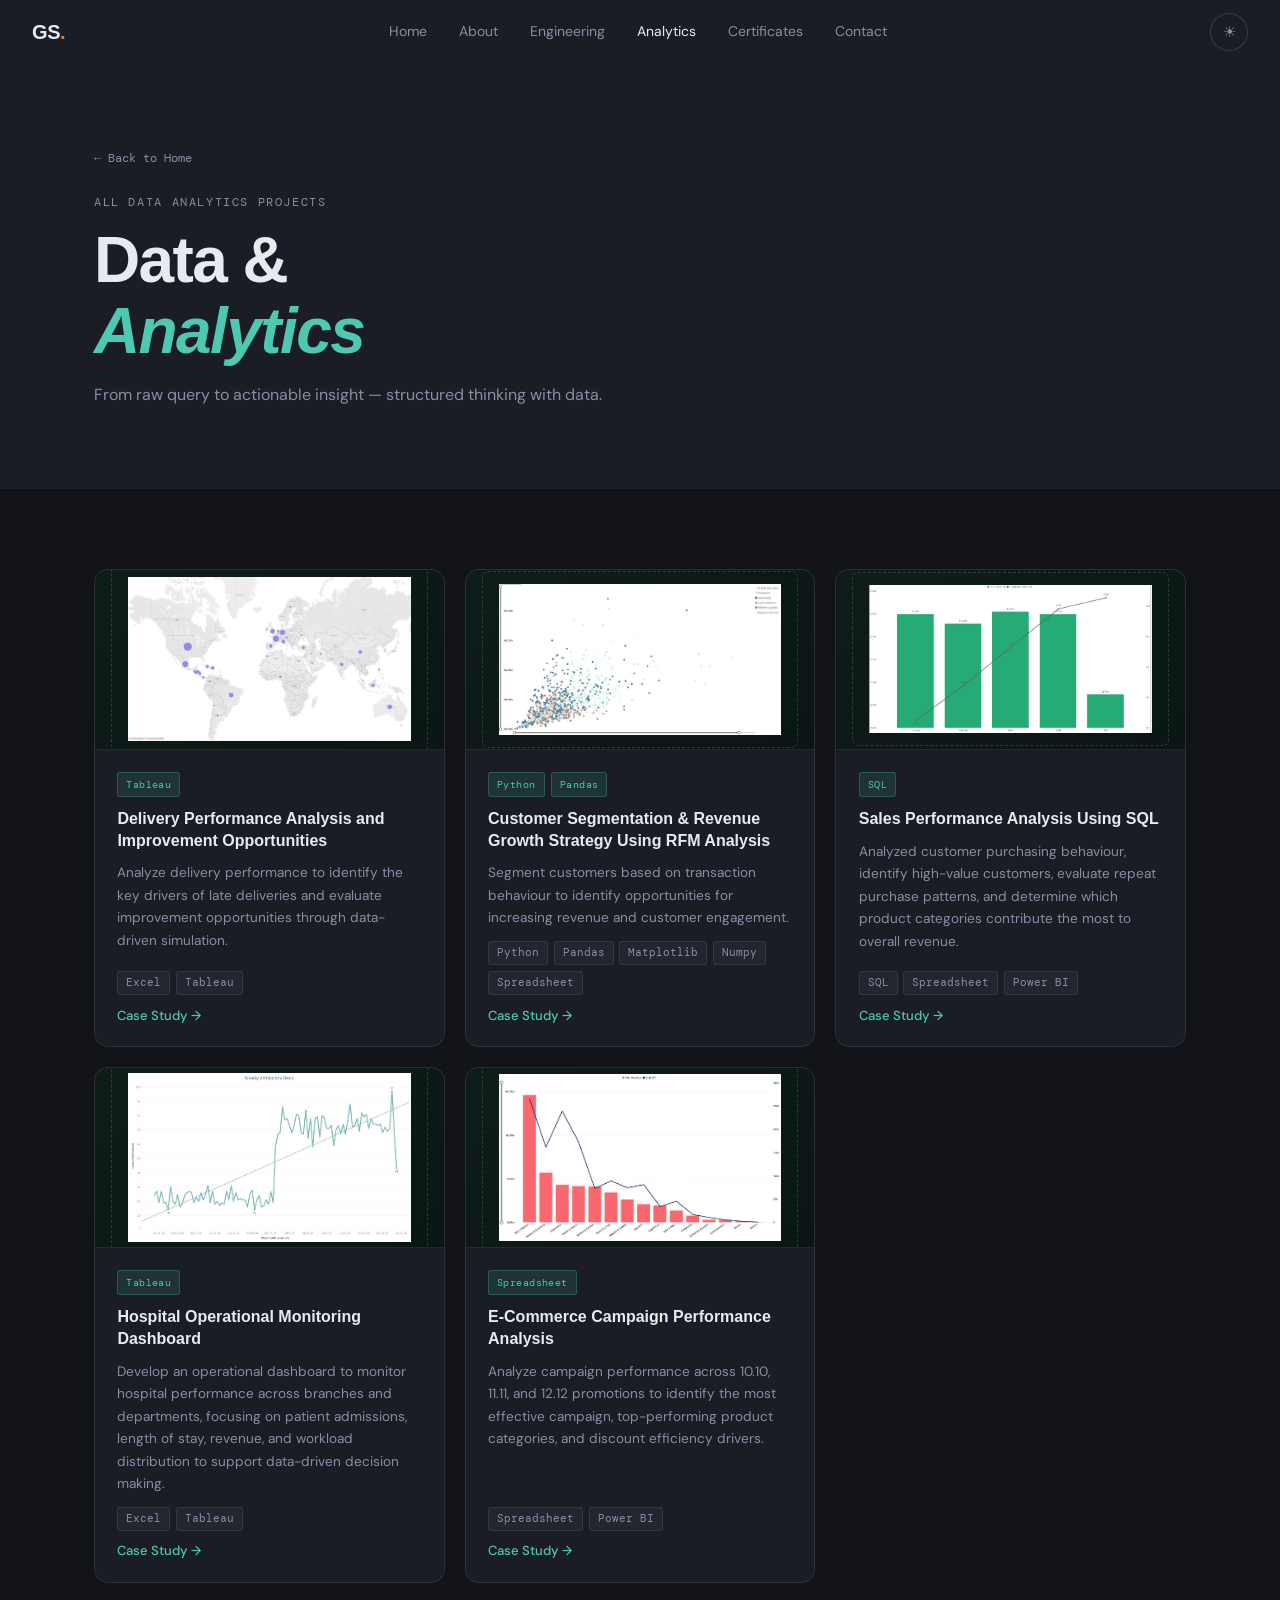
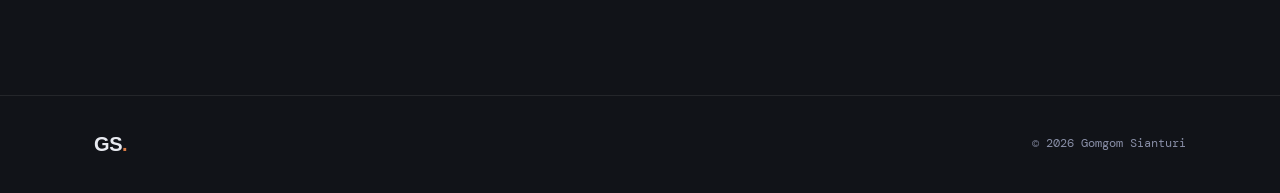
==== commit 6343ade8: "Add files via upload" ====
--- a/analytics.html
+++ b/analytics.html
@@ -135,7 +135,7 @@
   <footer>
     <div class="container footer-inner">
       <span class="nav-logo">GS<span class="dot">.</span></span>
-      <span class="mono footer-copy">© 2025 Gomgom Sianturi</span>
+      <span class="mono footer-copy">© 2026 Gomgom Sianturi</span>
     </div>
   </footer>
 
--- a/css/style.css
+++ b/css/style.css
@@ -37,7 +37,7 @@
   --muted:    #888EA6;
   --subtle:   #3A3F50;
 
-  --font-display: 'Syne', sans-serif;
+  --font-display: 'Space Grotesk', sans-serif;
   --font-body:    'DM Sans', sans-serif;
   --font-mono:    'DM Mono', monospace;
 
@@ -106,7 +106,7 @@
 .section-title {
   font-family: var(--font-display);
   font-size: clamp(2rem, 4.5vw, 3.2rem);
-  font-weight: 800;
+  font-weight: 700;
   line-height: 1.1;
   letter-spacing: -0.02em;
   margin-bottom: 2.75rem;
@@ -149,7 +149,7 @@
 .nav-logo {
   font-family: var(--font-display);
   font-size: 1.25rem;
-  font-weight: 800;
+  font-weight: 700;
   letter-spacing: -0.02em;
   flex-shrink: 0;
 }
@@ -300,7 +300,7 @@
 .hero-name {
   font-family: var(--font-display);
   font-size: clamp(3rem, 6vw, 5rem);
-  font-weight: 800;
+  font-weight: 700;
   line-height: 1.0;
   letter-spacing: -0.03em;
   margin-bottom: 1.4rem;
@@ -814,26 +814,33 @@
 
 /* ════════ CERTIFICATIONS ════════ */
 #certifications { padding: 7rem 0; }
-
-.certs-row {
-  display: flex;
-  flex-direction: column;
-  gap: 1rem;
+.all-certs-section { padding: 5rem 0 7rem; }
+
+.cert-tabs { margin-bottom: 2.5rem; }
+
+.certs-preview-row,
+.certs-full-row {
+  display: grid;
+  grid-template-columns: repeat(3, 1fr);
+  gap: 1.25rem;
 }
 
 .cert-card {
   display: flex;
-  align-items: center;
-  gap: 1.5rem;
-  padding: 1.4rem 1.75rem;
+  align-items: flex-start;
+  gap: 1.25rem;
+  padding: 1.4rem 1.5rem;
   background: var(--surface);
   border: 1px solid var(--border);
   border-radius: var(--r-md);
   transition: all var(--ease);
-}
-.cert-card:hover { border-color: var(--border2); }
+  flex-direction: column;
+}
+.cert-card:hover { border-color: var(--border2); transform: translateY(-3px); }
 .cert-card.in-prog { border-color: var(--eng-mid); }
 .cert-card.upcoming { opacity: 0.6; }
+
+.cert-left { display: flex; }
 
 .cert-logo {
   width: 52px;
@@ -843,23 +850,27 @@
   align-items: center;
   justify-content: center;
   font-family: var(--font-display);
-  font-weight: 800;
+  font-weight: 700;
   font-size: 0.8rem;
   flex-shrink: 0;
 }
 .revou-logo { background: var(--eng-dim); color: var(--eng); border: 1px solid var(--eng-mid); }
 .google-logo { background: rgba(66,133,244,0.12); color: #4285f4; border: 1px solid rgba(66,133,244,0.2); }
 .sql-logo { background: var(--data-dim); color: var(--data); border: 1px solid var(--data-mid); font-size: 0.72rem; }
-
+.eng-cert-logo { background: var(--eng-dim); color: var(--eng); border: 1px solid var(--eng-mid); font-size: 0.72rem; }
+
+.cert-right { width: 100%; }
 .cert-right h3 {
   font-family: var(--font-display);
   font-size: 1rem;
   font-weight: 700;
-  margin-bottom: 0.2rem;
+  margin-bottom: 0.35rem;
+  line-height: 1.3;
 }
 .cert-right p {
   font-size: 0.85rem;
   color: var(--muted);
+  line-height: 1.6;
 }
 .cert-status {
   font-family: var(--font-mono);
@@ -868,32 +879,33 @@
   letter-spacing: 0.08em;
   text-transform: uppercase;
   display: block;
-  margin-bottom: 0.4rem;
+  margin-bottom: 0.55rem;
 }
 .cert-status.planned { color: var(--muted); }
 
 /* ════════ CONTACT ════════ */
 #contact { padding: 7rem 0; }
 
-.contact-wrap {
-  display: grid;
-  grid-template-columns: 1fr 1fr;
-  gap: 5rem;
-  align-items: start;
-}
+.contact-wrap-solo {
+  max-width: 560px;
+  margin: 0 auto;
+  text-align: center;
+}
+.contact-wrap-solo .section-title { margin-bottom: 1rem; }
+.contact-wrap-solo .body-text { margin-bottom: 2rem; }
 
 .contact-links {
   display: flex;
-  flex-direction: column;
+  flex-wrap: wrap;
+  justify-content: center;
   gap: 0.7rem;
-  margin-top: 0.5rem;
 }
 
 .clink {
   display: flex;
   align-items: center;
-  gap: 0.85rem;
-  padding: 0.85rem 1.1rem;
+  gap: 0.65rem;
+  padding: 0.85rem 1.25rem;
   border: 1px solid var(--border);
   border-radius: var(--r-sm);
   background: var(--bg);
@@ -905,39 +917,8 @@
 .clink:hover {
   border-color: var(--eng);
   color: var(--eng);
-  transform: translateX(4px);
-}
-
-.contact-form {
-  display: flex;
-  flex-direction: column;
-  gap: 0.85rem;
-}
-
-.form-row {
-  display: grid;
-  grid-template-columns: 1fr 1fr;
-  gap: 0.85rem;
-}
-
-.contact-form input,
-.contact-form textarea {
-  background: var(--surface);
-  border: 1px solid var(--border);
-  border-radius: var(--r-sm);
-  padding: 0.8rem 1rem;
-  color: var(--text);
-  font-family: var(--font-body);
-  font-size: 0.875rem;
-  width: 100%;
-  outline: none;
-  transition: border-color var(--ease);
-  resize: vertical;
-}
-.contact-form input::placeholder,
-.contact-form textarea::placeholder { color: var(--muted); }
-.contact-form input:focus,
-.contact-form textarea:focus { border-color: var(--eng); }
+  transform: translateY(-3px);
+}
 
 /* ════════ PAGE HERO (sub pages) ════════ */
 .page-hero {
@@ -960,7 +941,7 @@
 .page-hero-title {
   font-family: var(--font-display);
   font-size: clamp(2.5rem, 5vw, 4rem);
-  font-weight: 800;
+  font-weight: 700;
   line-height: 1.1;
   letter-spacing: -0.025em;
   margin-bottom: 1rem;
@@ -1014,12 +995,15 @@
   background: var(--surface);
   border: 1px solid var(--border2);
   border-radius: var(--r-lg);
-  max-width: 640px;
+  max-width: 860px;
   width: 100%;
   padding: 2.25rem;
   position: relative;
-  max-height: 85vh;
+  max-height: 88vh;
   overflow-y: auto;
+}
+@media (max-width: 640px) {
+  .modal-box { padding: 1.5rem 1.25rem; max-height: 92vh; }
 }
 .modal-close {
   position: absolute;
@@ -1032,6 +1016,176 @@
   transition: color var(--ease);
 }
 .modal-close:hover { color: var(--text); }
+
+/* ════════ CASE STUDY MODAL CONTENT ════════ */
+.cs-eyebrow {
+  font-family: var(--font-mono);
+  font-size: 0.65rem;
+  letter-spacing: 0.1em;
+  text-transform: uppercase;
+  margin-bottom: 0.6rem;
+}
+.cs-title {
+  font-family: var(--font-display);
+  font-size: 1.5rem;
+  font-weight: 700;
+  line-height: 1.2;
+  margin-bottom: 1rem;
+}
+.cs-tools {
+  display: flex;
+  flex-wrap: wrap;
+  gap: 0.4rem;
+  margin-bottom: 1.75rem;
+}
+.cs-tool-chip {
+  font-family: var(--font-mono);
+  font-size: 0.67rem;
+  padding: 0.18rem 0.55rem;
+  border-radius: 3px;
+}
+
+.cs-block { margin-bottom: 1.85rem; }
+.cs-block:last-child { margin-bottom: 0; }
+
+.cs-label {
+  font-family: var(--font-mono);
+  font-size: 0.62rem;
+  color: var(--muted);
+  letter-spacing: 0.1em;
+  text-transform: uppercase;
+  margin-bottom: 0.6rem;
+  display: block;
+}
+
+.cs-text {
+  font-size: 0.875rem;
+  color: var(--muted);
+  line-height: 1.75;
+}
+
+/* Image / figure blocks */
+.cs-figure {
+  border: 1px solid var(--border);
+  border-radius: var(--r-md);
+  overflow: hidden;
+  background: var(--bg2);
+  margin-bottom: 0.6rem;
+}
+.cs-figure img {
+  width: 100%;
+  display: block;
+}
+.cs-figure-ph {
+  aspect-ratio: 16 / 9;
+  display: flex;
+  align-items: center;
+  justify-content: center;
+  text-align: center;
+  padding: 1rem;
+  font-size: 0.78rem;
+  color: var(--muted);
+  font-family: var(--font-mono);
+}
+.cs-figure-caption {
+  font-size: 0.82rem;
+  color: var(--muted);
+  line-height: 1.6;
+}
+.cs-figure-title {
+  font-family: var(--font-display);
+  font-weight: 700;
+  font-size: 0.92rem;
+  color: var(--text);
+  margin-bottom: 0.25rem;
+  display: block;
+}
+
+/* Two-up image grid (e.g. SQL + Python screenshots) */
+.cs-figure-grid {
+  display: grid;
+  grid-template-columns: 1fr 1fr;
+  gap: 1.1rem;
+}
+@media (max-width: 560px) {
+  .cs-figure-grid { grid-template-columns: 1fr; }
+}
+
+/* KPI mini strip inside modal */
+.cs-kpi-strip {
+  display: grid;
+  grid-template-columns: repeat(3, 1fr);
+  gap: 0.75rem;
+  border: 1px solid var(--border);
+  border-radius: var(--r-md);
+  padding: 1.25rem 0.5rem;
+  background: var(--bg2);
+}
+.cs-kpi-item {
+  text-align: center;
+  padding: 0 0.5rem;
+}
+.cs-kpi-num {
+  display: block;
+  font-family: var(--font-display);
+  font-weight: 700;
+  font-size: 1.6rem;
+  line-height: 1.1;
+  margin-bottom: 0.3rem;
+}
+.cs-kpi-label {
+  font-size: 0.7rem;
+  color: var(--muted);
+  line-height: 1.4;
+  display: block;
+}
+@media (max-width: 560px) {
+  .cs-kpi-strip { grid-template-columns: 1fr 1fr; }
+}
+
+/* Recommendation callout */
+.cs-recommend {
+  border-radius: var(--r-sm);
+  padding: 1rem 1.2rem;
+  border: 1px solid var(--border);
+  background: var(--bg2);
+}
+.cs-recommend .cs-text { color: var(--text); }
+
+/* Technical info table (engineering) */
+.cs-info-table {
+  display: grid;
+  grid-template-columns: auto 1fr;
+  gap: 0.65rem 1.5rem;
+}
+.cs-info-key {
+  font-family: var(--font-mono);
+  font-size: 0.7rem;
+  color: var(--muted);
+  white-space: nowrap;
+  padding-top: 0.1rem;
+}
+.cs-info-val {
+  font-size: 0.85rem;
+  color: var(--text);
+  line-height: 1.5;
+}
+
+/* Deck / link button */
+.cs-deck-btn {
+  display: inline-flex;
+  align-items: center;
+  gap: 0.5rem;
+  font-family: var(--font-mono);
+  font-size: 0.75rem;
+  text-decoration: none;
+  padding: 0.65rem 1.1rem;
+  border-radius: var(--r-sm);
+  border: 1px solid var(--border2);
+  color: var(--text);
+  transition: all var(--ease);
+}
+.cs-deck-btn:hover { transform: translateY(-2px); }
 
 /* ════════ SCROLL FADE-IN ════════ */
 .reveal {
@@ -1079,9 +1233,11 @@
   .tl-item { grid-template-columns: 1fr; gap: 0.5rem; }
   .timeline { padding-left: 1.5rem; }
 
+  /* Certifications */
+  .certs-preview-row, .certs-full-row { grid-template-columns: 1fr; }
+
   /* Contact */
-  .contact-wrap { grid-template-columns: 1fr; gap: 2.5rem; }
-  .form-row { grid-template-columns: 1fr; }
+  .contact-links { flex-direction: column; }
 
   /* Sections */
   #about, #whatido, #projects, #experience, #certifications, #contact { padding: 4.5rem 0; }
@@ -1131,7 +1287,7 @@
 .kpi-num {
   font-family: var(--font-display);
   font-size: clamp(2.2rem, 4vw, 3rem);
-  font-weight: 800;
+  font-weight: 700;
   letter-spacing: -0.03em;
   line-height: 1;
   color: var(--eng);
@@ -1174,3 +1330,209 @@
   .kpi-divider { display: none; }
   .kpi-num { font-size: 2rem; }
 }
+
+/* ════════ WORKFLOW DIAGRAM ════════ */
+.cs-workflow {
+  display: flex;
+  flex-wrap: wrap;
+  align-items: center;
+  gap: 0.5rem;
+  padding: 1.25rem;
+  background: var(--bg);
+  border: 1px solid var(--border);
+  border-radius: var(--r-md);
+}
+
+[data-theme="light"] .cs-workflow {
+  background: var(--lift);
+}
+
+.cs-wf-step {
+  display: flex;
+  flex-direction: column;
+  align-items: center;
+  gap: 0.5rem;
+  flex-shrink: 0;
+}
+
+.cs-wf-num {
+  width: 32px;
+  height: 32px;
+  border-radius: 50%;
+  display: flex;
+  align-items: center;
+  justify-content: center;
+  font-family: var(--font-mono);
+  font-size: 0.75rem;
+  font-weight: 500;
+  flex-shrink: 0;
+}
+
+.cs-wf-label {
+  font-size: 0.78rem;
+  color: var(--text);
+  text-align: center;
+  max-width: 90px;
+  line-height: 1.3;
+  font-family: var(--font-mono);
+}
+
+.cs-wf-arrow {
+  font-size: 1rem;
+  opacity: 0.5;
+  flex-shrink: 0;
+  align-self: flex-start;
+  margin-top: 8px;
+}
+
+@media (max-width: 600px) {
+  .cs-workflow {
+    flex-direction: column;
+    align-items: flex-start;
+  }
+  .cs-wf-arrow {
+    transform: rotate(90deg);
+    margin-top: 0;
+    align-self: center;
+  }
+  .cs-wf-step {
+    flex-direction: row;
+    align-items: center;
+    gap: 0.75rem;
+  }
+  .cs-wf-label {
+    max-width: none;
+    text-align: left;
+  }
+}
+
+/* ════════ ABOUT COLLAGE 2x2 ════════ */
+.about-collage {
+  display: grid;
+  grid-template-columns: 1fr 1fr;
+  grid-template-rows: 1fr 1fr;
+  gap: 0.5rem;
+  border-radius: var(--r-md);
+  overflow: hidden;
+  aspect-ratio: 1 / 1;
+  width: 100%;
+}
+
+.collage-item {
+  overflow: hidden;
+  position: relative;
+  border-radius: 0;
+}
+
+/* When real image is added */
+.collage-item img {
+  width: 100%;
+  height: 100%;
+  object-fit: cover;
+  display: block;
+  border-radius: 0;
+  transition: transform 0.4s ease;
+}
+
+.collage-item:hover img {
+  transform: scale(1.05);
+}
+
+/* Rounded corners on outer edges only */
+.collage-item:nth-child(1) { border-radius: var(--r-md) 0 0 0; }
+.collage-item:nth-child(2) { border-radius: 0 var(--r-md) 0 0; }
+.collage-item:nth-child(3) { border-radius: 0 0 0 var(--r-md); }
+.collage-item:nth-child(4) { border-radius: 0 0 var(--r-md) 0; }
+
+/* Placeholder state (before image added) */
+.collage-ph {
+  width: 100%;
+  height: 100%;
+  min-height: 130px;
+  background: var(--surface);
+  border: 1px dashed var(--border2);
+  display: flex;
+  flex-direction: column;
+  align-items: center;
+  justify-content: center;
+  gap: 0.3rem;
+  text-align: center;
+  padding: 0.75rem;
+}
+
+.collage-icon {
+  font-size: 1.5rem;
+  display: block;
+}
+
+.collage-label {
+  font-family: var(--font-mono);
+  font-size: 0.68rem;
+  color: var(--text);
+  font-weight: 500;
+}
+
+.collage-hint {
+  font-family: var(--font-mono);
+  font-size: 0.6rem;
+  color: var(--muted);
+  opacity: 0.6;
+}
+
+/* Accent colors per cell */
+.collage-item:nth-child(1) .collage-ph { border-color: var(--eng-mid); }
+.collage-item:nth-child(1) .collage-icon { color: var(--eng); }
+.collage-item:nth-child(2) .collage-ph { border-color: var(--data-mid); }
+.collage-item:nth-child(2) .collage-icon { color: var(--data); }
+.collage-item:nth-child(3) .collage-ph { border-color: var(--border2); }
+.collage-item:nth-child(4) .collage-ph { border-color: var(--eng-mid); }
+.collage-item:nth-child(4) .collage-icon { color: var(--eng); }
+
+@media (max-width: 768px) {
+  .about-collage {
+    aspect-ratio: 4 / 3;
+  }
+  .collage-ph {
+    min-height: 90px;
+  }
+}
+
+/* ════════ ACHIEVEMENTS TAB ════════ */
+.ptab.active-other {
+  background: rgba(155, 109, 255, 0.15);
+  color: #9b6dff;
+}
+
+.other-logo {
+  background: rgba(155, 109, 255, 0.12);
+  color: #9b6dff;
+  border: 1px solid rgba(155, 109, 255, 0.25);
+  font-size: 0.75rem;
+}
+
+.other-logo.trophy {
+  font-size: 1.3rem;
+  background: rgba(255, 193, 7, 0.12);
+  border-color: rgba(255, 193, 7, 0.25);
+}
+
+.cert-status.other-status {
+  color: #9b6dff;
+}
+
+/* ════════ CERT LINK BUTTON ════════ */
+.cert-link {
+  display: inline-flex;
+  align-items: center;
+  margin-top: 0.6rem;
+  font-family: var(--font-mono);
+  font-size: 0.72rem;
+  color: var(--data);
+  letter-spacing: 0.04em;
+  transition: opacity var(--ease);
+}
+.cert-link:hover { opacity: 0.7; }
+
+.cert-link-other {
+  color: #9b6dff;
+}
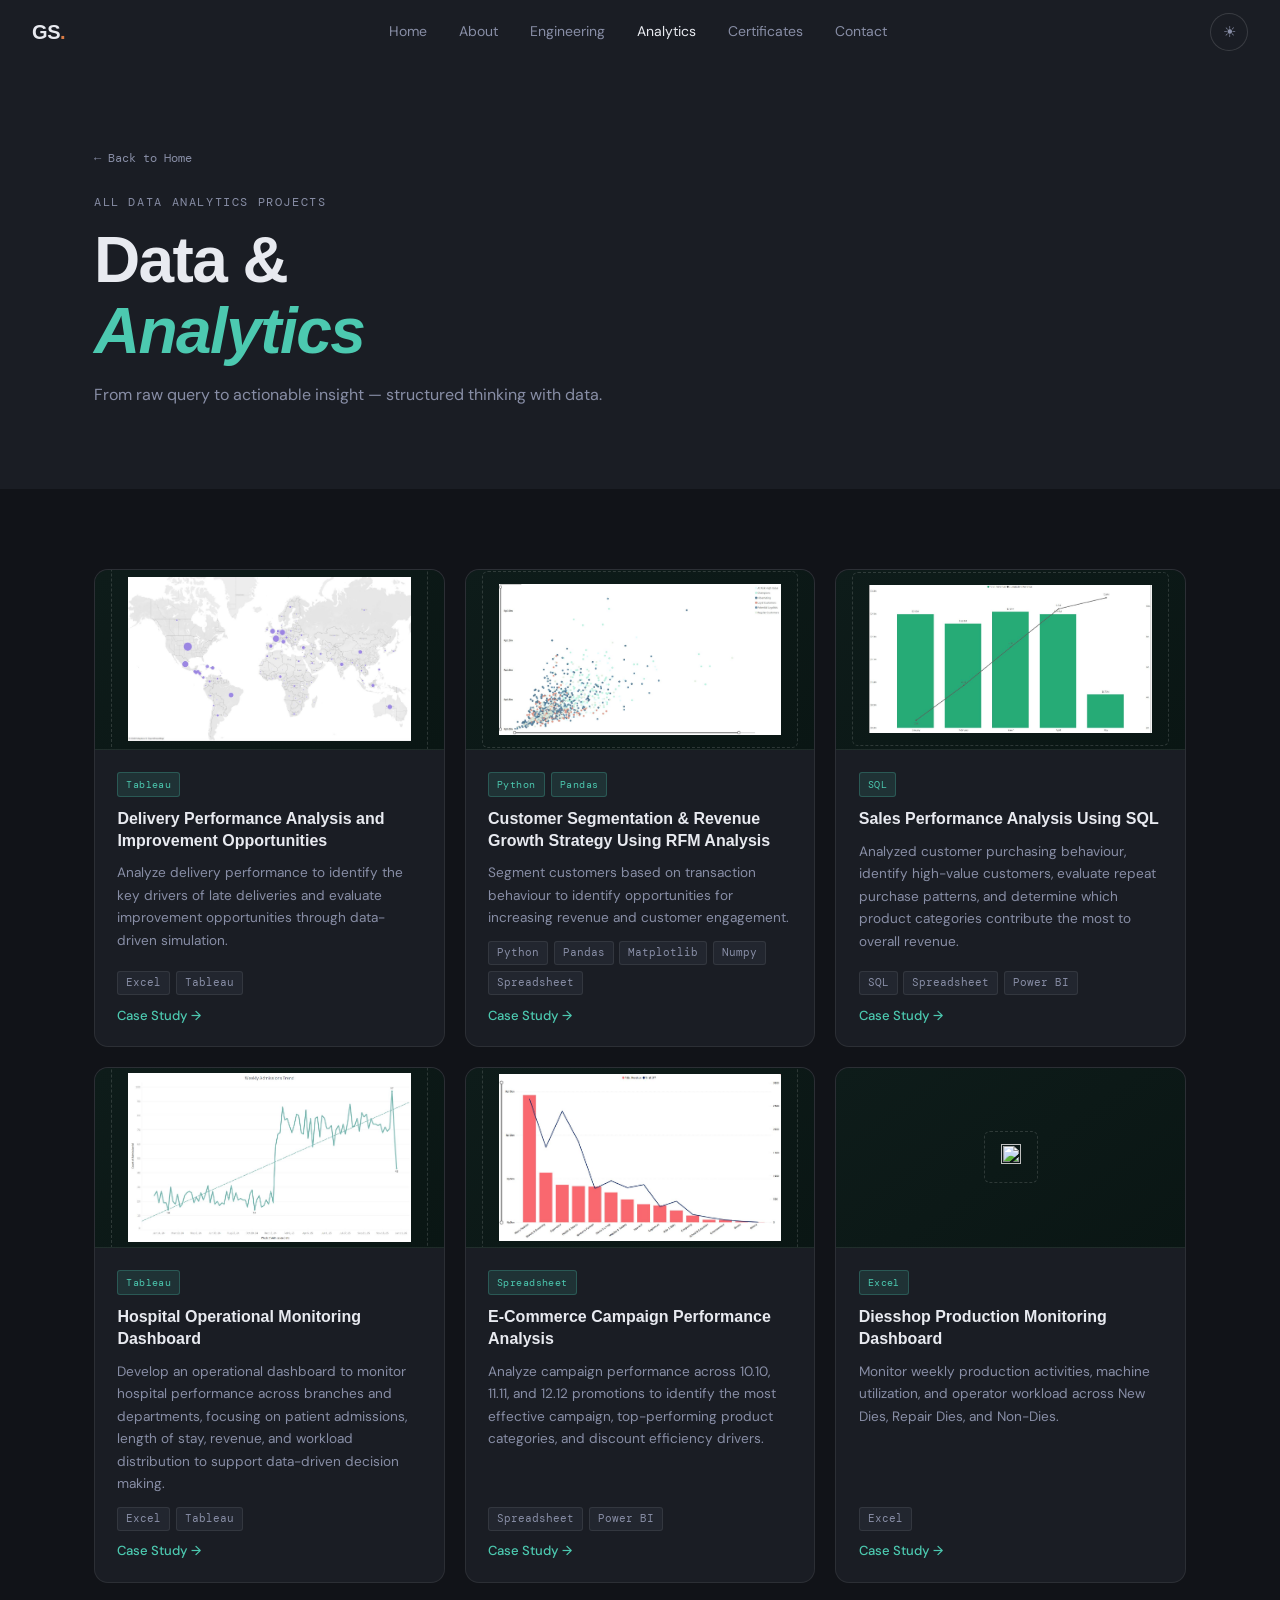
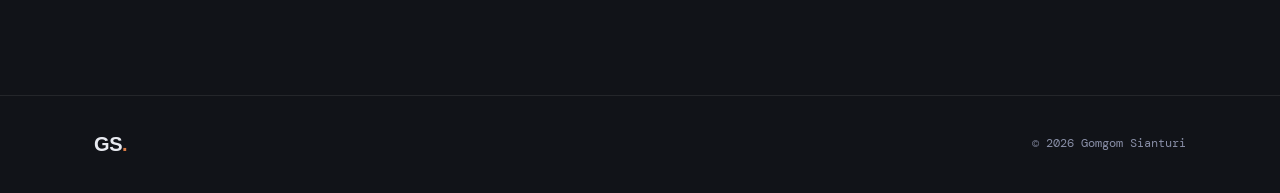
==== commit c64ebb63: "Add files via upload" ====
--- a/analytics.html
+++ b/analytics.html
@@ -126,6 +126,20 @@
             <button class="pcard-cta data-cta" onclick="openModal('data5')">Case Study →</button>
           </div>
         </article>
+
+         <!-- ✏️ PROJECT DATA 6  -->
+        <article class="pcard">
+          <div class="pcard-img ph-data">
+            <span><img src="images/portfolio-analytics-6.JPG" alt=""></span>
+          </div>
+          <div class="pcard-body">
+            <div class="pcard-tags"><span class="tag data-tag">Excel</span></div>
+            <h3>Diesshop Production Monitoring Dashboard</h3>
+            <p>Monitor weekly production activities, machine utilization, and operator workload across New Dies, Repair Dies, and Non-Dies.</p>
+            <div class="pcard-tools"><span>Excel</span></div>
+            <button class="pcard-cta data-cta" onclick="openModal('data6')">Case Study →</button>
+          </div>
+        </article>
         <!-- ✏️ Tambah terus -->
         
       </div>
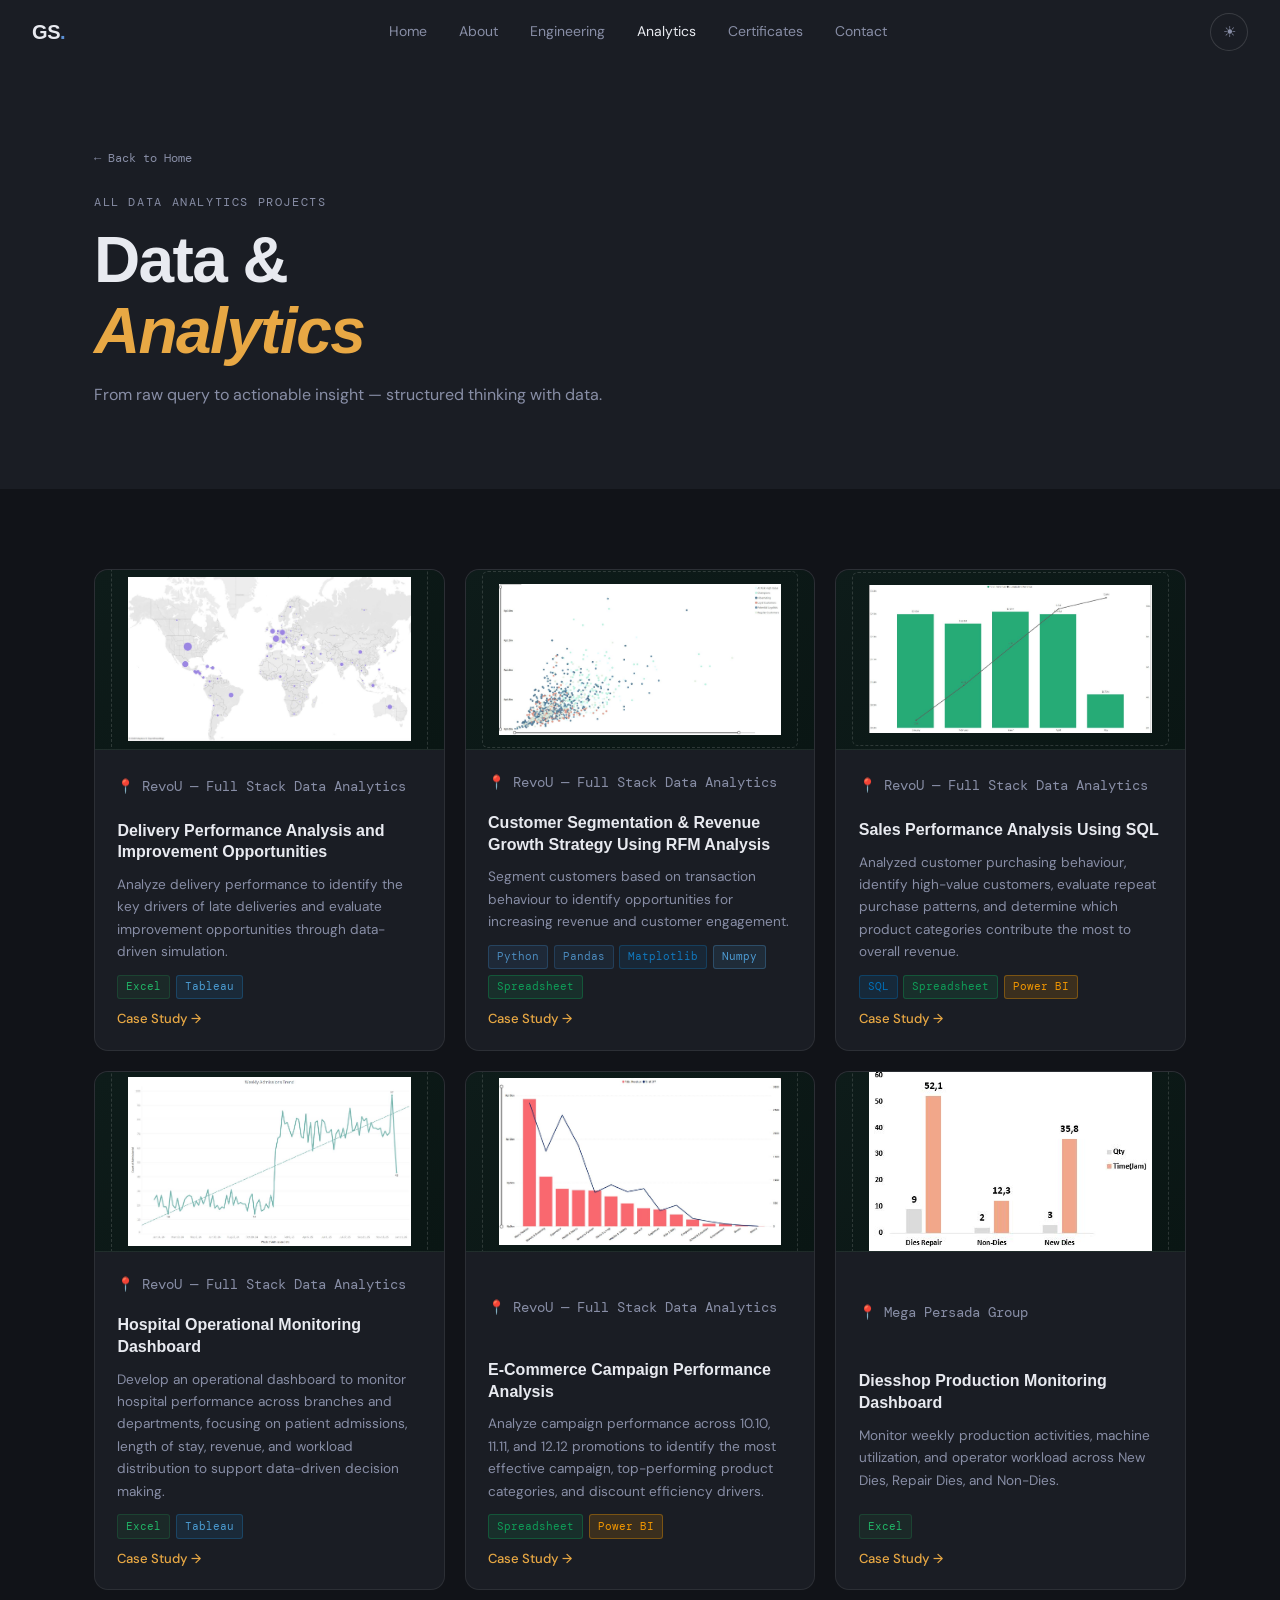
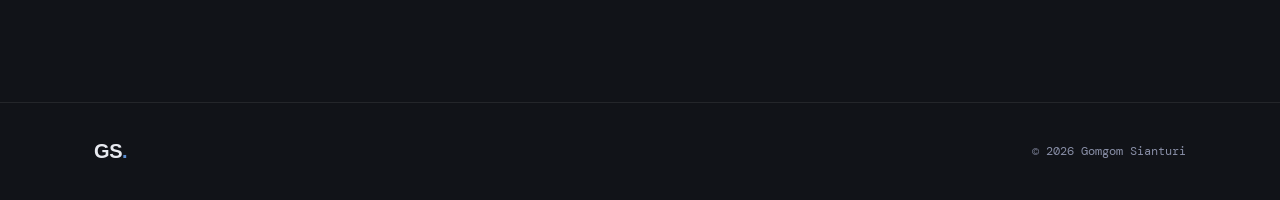
==== commit c401d4f9: "Add files via upload" ====
--- a/analytics.html
+++ b/analytics.html
@@ -63,10 +63,10 @@
             <span><img src="images/portfolio-analytics-1.JPG" alt=""></span>
           </div>
           <div class="pcard-body">
-            <div class="pcard-tags"><span class="tag data-tag">Tableau</span></div>
+            <p class="pcard-location">📍 RevoU — Full Stack Data Analytics</p>
             <h3>Delivery Performance Analysis and Improvement Opportunities</h3>
             <p>Analyze delivery performance to identify the key drivers of late deliveries and evaluate improvement opportunities through data-driven simulation.</p>
-            <div class="pcard-tools"><span>Excel</span><span>Tableau</span></div>
+            <div class="pcard-tools"><span data-tool="Excel">Excel</span><span data-tool="Tableau">Tableau</span></div>
             <button class="pcard-cta data-cta" onclick="openModal('data1')">Case Study →</button>
           </div>
         </article>
@@ -77,10 +77,10 @@
             <span><img src="images/portfolio-analytics-2.JPG" alt=""></span>
           </div>
           <div class="pcard-body">
-            <div class="pcard-tags"><span class="tag data-tag">Python</span><span class="tag data-tag">Pandas</span></div>
+            <p class="pcard-location">📍 RevoU — Full Stack Data Analytics</p>
             <h3>Customer Segmentation & Revenue Growth Strategy Using RFM Analysis</h3>
               <p>Segment customers based on transaction behaviour to identify opportunities for increasing revenue and customer engagement.</p>
-            <div class="pcard-tools"><span>Python</span><span>Pandas</span><span>Matplotlib</span><span>Numpy</span><span>Spreadsheet</span></div>
+            <div class="pcard-tools"><span data-tool="Python">Python</span><span data-tool="Pandas">Pandas</span><span data-tool="Matplotlib">Matplotlib</span><span data-tool="Numpy">Numpy</span><span data-tool="Spreadsheet">Spreadsheet</span></div>
             <button class="pcard-cta data-cta" onclick="openModal('data2')">Case Study →</button>
           </div>
         </article>
@@ -91,10 +91,10 @@
             <span><img src="images/portfolio-analytics-3.JPG" alt=""></span>
           </div>
           <div class="pcard-body">
-            <div class="pcard-tags"><span class="tag data-tag">SQL</span></div>
+            <p class="pcard-location">📍 RevoU — Full Stack Data Analytics</p>
               <h3>Sales Performance Analysis Using SQL</h3>
               <p>Analyzed customer purchasing behaviour, identify high-value customers, evaluate repeat purchase patterns, and determine which product categories contribute the most to overall revenue.</p>
-            <div class="pcard-tools"><span>SQL</span><span>Spreadsheet</span><span>Power BI</span></div>
+            <div class="pcard-tools"><span data-tool="SQL">SQL</span><span data-tool="Spreadsheet">Spreadsheet</span><span data-tool="Power BI">Power BI</span></div>
             <button class="pcard-cta data-cta" onclick="openModal('data3')">Case Study →</button>
           </div>
         </article>
@@ -105,10 +105,10 @@
             <span><img src="images/portfolio-analytics-4.JPG" alt=""></span>
           </div>
           <div class="pcard-body">
-            <div class="pcard-tags"><span class="tag data-tag">Tableau</span></div>
+            <p class="pcard-location">📍 RevoU — Full Stack Data Analytics</p>
             <h3>Hospital Operational Monitoring Dashboard</h3>
             <p>Develop an operational dashboard to monitor hospital performance across branches and departments, focusing on patient admissions, length of stay, revenue, and workload distribution to support data-driven decision making.</p>
-            <div class="pcard-tools"><span>Excel</span><span>Tableau</span></div>
+            <div class="pcard-tools"><span data-tool="Excel">Excel</span><span data-tool="Tableau">Tableau</span></div>
             <button class="pcard-cta data-cta" onclick="openModal('data4')">Case Study →</button>
           </div>
         </article>
@@ -119,10 +119,10 @@
             <span><img src="images/portfolio-analytics-5.JPG" alt=""></span>
           </div>
           <div class="pcard-body">
-            <div class="pcard-tags"><span class="tag data-tag">Spreadsheet</span></div>
+            <p class="pcard-location">📍 RevoU — Full Stack Data Analytics</p>
             <h3>E-Commerce Campaign Performance Analysis</h3>
             <p>Analyze campaign performance across 10.10, 11.11, and 12.12 promotions to identify the most effective campaign, top-performing product categories, and discount efficiency drivers.</p>
-            <div class="pcard-tools"><span>Spreadsheet</span><span>Power BI</span></div>
+            <div class="pcard-tools"><span data-tool="Spreadsheet">Spreadsheet</span><span data-tool="Power BI">Power BI</span></div>
             <button class="pcard-cta data-cta" onclick="openModal('data5')">Case Study →</button>
           </div>
         </article>
@@ -133,10 +133,10 @@
             <span><img src="images/portfolio-analytics-6.JPG" alt=""></span>
           </div>
           <div class="pcard-body">
-            <div class="pcard-tags"><span class="tag data-tag">Excel</span></div>
+            <p class="pcard-location">📍 Mega Persada Group</p>
             <h3>Diesshop Production Monitoring Dashboard</h3>
             <p>Monitor weekly production activities, machine utilization, and operator workload across New Dies, Repair Dies, and Non-Dies.</p>
-            <div class="pcard-tools"><span>Excel</span></div>
+            <div class="pcard-tools"><span data-tool="Excel">Excel</span></div>
             <button class="pcard-cta data-cta" onclick="openModal('data6')">Case Study →</button>
           </div>
         </article>
--- a/css/style.css
+++ b/css/style.css
@@ -26,12 +26,12 @@
   --border:   rgba(255,255,255,0.08);
   --border2:  rgba(255,255,255,0.14);
 
-  --eng:      #D97B45;
-  --eng-dim:  rgba(217,123,69,0.13);
-  --eng-mid:  rgba(217,123,69,0.28);
-  --data:     #4CC9B0;
-  --data-dim: rgba(76,201,176,0.12);
-  --data-mid: rgba(76,201,176,0.26);
+  --eng:      #5B8FD4;
+  --eng-dim:  rgba(91,143,212,0.13);
+  --eng-mid:  rgba(91,143,212,0.28);
+  --data:     #E8A844;
+  --data-dim: rgba(232,168,68,0.12);
+  --data-mid: rgba(232,168,68,0.26);
 
   --text:     #E8EAF0;
   --muted:    #888EA6;
@@ -54,12 +54,12 @@
   --border:   rgba(0,0,0,0.09);
   --border2:  rgba(0,0,0,0.16);
 
-  --eng:      #B85C28;
-  --eng-dim:  rgba(184,92,40,0.1);
-  --eng-mid:  rgba(184,92,40,0.22);
-  --data:     #1A9B87;
-  --data-dim: rgba(26,155,135,0.1);
-  --data-mid: rgba(26,155,135,0.22);
+  --eng:      #3A6BAD;
+  --eng-dim:  rgba(58,107,173,0.1);
+  --eng-mid:  rgba(58,107,173,0.22);
+  --data:     #C4851A;
+  --data-dim: rgba(196,133,26,0.1);
+  --data-mid: rgba(196,133,26,0.22);
 
   --text:     #1A1D24;
   --muted:    #6B7087;
@@ -124,6 +124,7 @@
   line-height: 1.8;
   margin-bottom: 1.1rem;
   max-width: 55ch;
+  text-align: justify;
 }
 
 .body-text strong { color: var(--text); font-weight: 500; }
@@ -253,10 +254,11 @@
 /* PHOTO */
 .hero-photo {
   width: 100%;
-  max-width: 320px;
-  aspect-ratio: 3/4;
+  max-width: 260px;
+  aspect-ratio: 1/1;
   border-radius: var(--r-lg);
   object-fit: cover;
+  object-position: top;
   border: 1px solid var(--border2);
 }
 
@@ -995,11 +997,11 @@
   background: var(--surface);
   border: 1px solid var(--border2);
   border-radius: var(--r-lg);
-  max-width: 860px;
+  max-width: 960px;
   width: 100%;
-  padding: 2.25rem;
+  padding: 2.75rem;
   position: relative;
-  max-height: 88vh;
+  max-height: 90vh;
   overflow-y: auto;
 }
 @media (max-width: 640px) {
@@ -1536,3 +1538,809 @@
 .cert-link-other {
   color: #9b6dff;
 }
+
+/* ════════════════════════════════════════
+   ENGINEERING — CATEGORY CIRCLES
+════════════════════════════════════════ */
+.eng-category-section {
+  padding: 5rem 0 7rem;
+}
+
+.eng-cat-ring {
+  display: flex;
+  justify-content: center;
+  align-items: center;
+  gap: 2rem;
+  flex-wrap: wrap;
+}
+
+.cat-circle {
+  position: relative;
+  width: 160px;
+  height: 160px;
+  border-radius: 50%;
+  background: var(--surface);
+  border: 2px solid var(--border2);
+  cursor: pointer;
+  transition: all 0.3s ease;
+  display: flex;
+  align-items: center;
+  justify-content: center;
+  flex-shrink: 0;
+}
+
+.cat-circle:hover {
+  border-color: var(--eng);
+  transform: scale(1.06);
+  box-shadow: 0 0 0 6px var(--eng-dim);
+}
+
+.cat-circle.active {
+  border-color: var(--eng);
+  background: var(--eng-dim);
+  box-shadow: 0 0 0 6px var(--eng-dim);
+}
+
+.cat-circle-inner {
+  display: flex;
+  flex-direction: column;
+  align-items: center;
+  gap: 0.3rem;
+  text-align: center;
+  padding: 1rem;
+  z-index: 1;
+}
+
+.cat-icon {
+  font-size: 1.8rem;
+  color: var(--eng);
+  display: block;
+}
+
+.cat-name {
+  font-family: var(--font-display);
+  font-size: 0.85rem;
+  font-weight: 700;
+  color: var(--text);
+  line-height: 1.2;
+}
+
+.cat-count {
+  font-family: var(--font-mono);
+  font-size: 0.62rem;
+  color: var(--muted);
+  letter-spacing: 0.04em;
+}
+
+/* Preview tooltip on hover */
+.cat-preview {
+  position: absolute;
+  bottom: calc(100% + 14px);
+  left: 50%;
+  transform: translateX(-50%);
+  background: var(--surface);
+  border: 1px solid var(--border2);
+  border-radius: var(--r-md);
+  padding: 1rem 1.1rem;
+  min-width: 200px;
+  box-shadow: 0 12px 40px rgba(0,0,0,0.3);
+  opacity: 0;
+  pointer-events: none;
+  transition: opacity 0.2s ease, transform 0.2s ease;
+  transform: translateX(-50%) translateY(6px);
+  z-index: 50;
+}
+
+.cat-preview::after {
+  content: '';
+  position: absolute;
+  top: 100%;
+  left: 50%;
+  transform: translateX(-50%);
+  border: 7px solid transparent;
+  border-top-color: var(--border2);
+}
+
+.cat-circle:hover .cat-preview {
+  opacity: 1;
+  pointer-events: all;
+  transform: translateX(-50%) translateY(0);
+}
+
+.cat-preview-title {
+  font-family: var(--font-display);
+  font-size: 0.85rem;
+  font-weight: 700;
+  color: var(--eng);
+  margin-bottom: 0.6rem;
+}
+
+.cat-preview-sub {
+  font-family: var(--font-mono);
+  font-size: 0.68rem;
+  color: var(--muted);
+  margin-bottom: 0.5rem;
+}
+
+.cat-preview-list {
+  list-style: none;
+  padding: 0;
+  display: flex;
+  flex-direction: column;
+  gap: 0.3rem;
+}
+
+.cat-preview-list li {
+  font-size: 0.8rem;
+  color: var(--muted);
+  padding-left: 0.75rem;
+  position: relative;
+}
+
+.cat-preview-list li::before {
+  content: '›';
+  position: absolute;
+  left: 0;
+  color: var(--eng);
+}
+
+.cat-sub-btns {
+  display: flex;
+  gap: 0.5rem;
+  flex-wrap: wrap;
+  margin-top: 0.25rem;
+}
+
+.cat-sub-btns button {
+  padding: 0.35rem 0.85rem;
+  border-radius: 100px;
+  border: 1px solid var(--eng-mid);
+  background: var(--eng-dim);
+  color: var(--eng);
+  font-size: 0.78rem;
+  font-family: var(--font-body);
+  cursor: pointer;
+  transition: all 0.2s;
+}
+
+.cat-sub-btns button:hover {
+  background: var(--eng);
+  color: #fff;
+}
+
+/* ── Project panel after category select ── */
+.eng-projects-section {
+  padding: 3rem 0 7rem;
+}
+
+.subcat-bar {
+  display: flex;
+  gap: 0.6rem;
+  margin-bottom: 1.5rem;
+  flex-wrap: wrap;
+}
+
+.subcat-btn {
+  padding: 0.5rem 1.3rem;
+  border-radius: 100px;
+  border: 1px solid var(--border2);
+  background: transparent;
+  color: var(--muted);
+  font-size: 0.85rem;
+  font-family: var(--font-body);
+  cursor: pointer;
+  transition: all 0.2s;
+}
+
+.subcat-btn.active {
+  background: var(--eng);
+  border-color: var(--eng);
+  color: #fff;
+  font-weight: 500;
+}
+
+.subcat-btn:hover:not(.active) {
+  border-color: var(--eng);
+  color: var(--eng);
+}
+
+.eng-breadcrumb {
+  font-family: var(--font-mono);
+  font-size: 0.75rem;
+  margin-bottom: 1.75rem;
+  letter-spacing: 0.04em;
+}
+
+.back-to-cat-wrap {
+  margin-top: 2.5rem;
+  text-align: center;
+}
+
+/* ════════════════════════════════════════
+   ENGINEERING MODAL
+════════════════════════════════════════ */
+.modal-eng {
+  max-width: 960px;
+}
+
+.eng-modal-header {
+  margin-bottom: 1.5rem;
+  padding-bottom: 1.25rem;
+  border-bottom: 1px solid var(--border);
+}
+
+.eng-modal-title {
+  font-family: var(--font-display);
+  font-size: 1.4rem;
+  font-weight: 800;
+  line-height: 1.2;
+  margin: 0.5rem 0;
+}
+
+.eng-modal-section {
+  margin-bottom: 1.75rem;
+}
+
+.eng-modal-label {
+  font-family: var(--font-mono);
+  font-size: 0.65rem;
+  color: var(--eng);
+  letter-spacing: 0.12em;
+  text-transform: uppercase;
+  margin-bottom: 0.75rem;
+}
+
+/* 3D render + exploded images */
+.eng-modal-imgs {
+  display: grid;
+  grid-template-columns: 1fr 1fr;
+  gap: 0.85rem;
+  margin-bottom: 1.75rem;
+}
+
+.eng-modal-img-wrap {
+  display: flex;
+  flex-direction: column;
+  gap: 0.4rem;
+}
+
+.eng-modal-img-wrap img {
+  width: 100%;
+  height: 180px;
+  object-fit: cover;
+  border-radius: var(--r-md);
+  border: 1px solid var(--border);
+}
+
+.img-caption {
+  font-family: var(--font-mono);
+  font-size: 0.65rem;
+  color: var(--muted);
+  text-align: center;
+  letter-spacing: 0.06em;
+}
+
+/* Technical table */
+.tech-table {
+  background: var(--bg);
+  border: 1px solid var(--border);
+  border-radius: var(--r-md);
+  overflow: hidden;
+}
+[data-theme="light"] .tech-table { background: var(--lift); }
+
+.tech-row {
+  display: flex;
+  justify-content: space-between;
+  align-items: center;
+  padding: 0.7rem 1rem;
+  border-bottom: 1px solid var(--border);
+  font-size: 0.875rem;
+}
+.tech-row:last-child { border-bottom: none; }
+
+.tech-key {
+  font-family: var(--font-mono);
+  font-size: 0.7rem;
+  color: var(--muted);
+  letter-spacing: 0.06em;
+  text-transform: uppercase;
+}
+
+.tech-val {
+  color: var(--text);
+  font-weight: 500;
+  text-align: right;
+}
+
+/* Manufacturing process — dies format */
+.mfg-flow {
+  display: flex;
+  align-items: flex-start;
+  gap: 0.5rem;
+  overflow-x: auto;
+  padding-bottom: 0.5rem;
+}
+
+.mfg-stage {
+  background: var(--bg);
+  border: 1px solid var(--border);
+  border-radius: var(--r-md);
+  padding: 1rem;
+  min-width: 140px;
+  flex-shrink: 0;
+}
+[data-theme="light"] .mfg-stage { background: var(--lift); }
+
+.mfg-stage-heat {
+  border-color: var(--eng-mid);
+  background: var(--eng-dim);
+}
+
+.mfg-stage-label {
+  font-family: var(--font-mono);
+  font-size: 0.65rem;
+  color: var(--eng);
+  letter-spacing: 0.1em;
+  text-transform: uppercase;
+  margin-bottom: 0.75rem;
+  text-align: center;
+}
+
+.mfg-steps {
+  display: flex;
+  flex-direction: column;
+  align-items: center;
+  gap: 0.3rem;
+}
+
+.mfg-step {
+  display: flex;
+  align-items: center;
+  gap: 0.5rem;
+  width: 100%;
+}
+
+.mfg-num {
+  width: 22px;
+  height: 22px;
+  border-radius: 50%;
+  background: var(--eng-dim);
+  border: 1px solid var(--eng-mid);
+  color: var(--eng);
+  font-family: var(--font-mono);
+  font-size: 0.6rem;
+  display: flex;
+  align-items: center;
+  justify-content: center;
+  flex-shrink: 0;
+}
+
+.mfg-step span:last-child {
+  font-size: 0.78rem;
+  color: var(--muted);
+  line-height: 1.3;
+}
+
+.mfg-down {
+  font-size: 0.7rem;
+  color: var(--muted);
+  text-align: center;
+  width: 100%;
+}
+
+.mfg-arrow-h {
+  color: var(--eng);
+  font-size: 1.2rem;
+  margin-top: 2.5rem;
+  flex-shrink: 0;
+}
+
+/* Simple flow for non-dies */
+.mfg-simple {
+  display: flex;
+  flex-wrap: wrap;
+  align-items: center;
+  gap: 0.5rem;
+  background: var(--bg);
+  border: 1px solid var(--border);
+  border-radius: var(--r-md);
+  padding: 1.1rem;
+}
+[data-theme="light"] .mfg-simple { background: var(--lift); }
+
+.mfg-step-simple {
+  display: flex;
+  flex-direction: column;
+  align-items: center;
+  gap: 0.4rem;
+  flex-shrink: 0;
+}
+
+.mfg-step-num {
+  width: 30px;
+  height: 30px;
+  border-radius: 50%;
+  display: flex;
+  align-items: center;
+  justify-content: center;
+  font-family: var(--font-mono);
+  font-size: 0.72rem;
+}
+
+.mfg-step-text {
+  font-size: 0.75rem;
+  color: var(--muted);
+  text-align: center;
+  max-width: 80px;
+  line-height: 1.3;
+  font-family: var(--font-mono);
+}
+
+.mfg-arrow-simple {
+  font-size: 1rem;
+  opacity: 0.5;
+  flex-shrink: 0;
+}
+
+/* Engineering highlights */
+.eng-highlights {
+  display: flex;
+  flex-direction: column;
+  gap: 0.6rem;
+  background: var(--bg);
+  border: 1px solid var(--border);
+  border-radius: var(--r-md);
+  padding: 1rem 1.1rem;
+}
+[data-theme="light"] .eng-highlights { background: var(--lift); }
+
+.eng-highlights li {
+  display: flex;
+  gap: 0.65rem;
+  align-items: flex-start;
+  font-size: 0.875rem;
+  color: var(--muted);
+  line-height: 1.65;
+}
+
+.highlight-dot { flex-shrink: 0; margin-top: 0.05rem; }
+
+/* Drawing link */
+.drawing-link {
+  display: inline-flex;
+  align-items: center;
+  gap: 0.6rem;
+  padding: 0.75rem 1.4rem;
+  border: 1px solid var(--eng-mid);
+  border-radius: var(--r-sm);
+  background: var(--eng-dim);
+  color: var(--eng);
+  font-size: 0.875rem;
+  font-weight: 500;
+  transition: all 0.2s;
+}
+
+.drawing-link:hover {
+  background: var(--eng);
+  color: #fff;
+  border-color: var(--eng);
+}
+
+/* ── Responsive ── */
+@media (max-width: 768px) {
+  .eng-cat-ring { gap: 1rem; }
+  .cat-circle { width: 120px; height: 120px; }
+  .cat-icon { font-size: 1.4rem; }
+  .cat-name { font-size: 0.75rem; }
+  .cat-preview { min-width: 160px; }
+  .eng-modal-imgs { grid-template-columns: 1fr; }
+  .mfg-flow { flex-direction: column; align-items: stretch; }
+  .mfg-arrow-h { transform: rotate(90deg); text-align: center; margin: 0; }
+  .modal-eng { padding: 1.5rem; }
+}
+
+@media (max-width: 480px) {
+  .cat-circle { width: 100px; height: 100px; }
+  .cat-preview { position: fixed; bottom: 0; left: 0; right: 0; transform: none !important; border-radius: var(--r-lg) var(--r-lg) 0 0; }
+  .cat-preview::after { display: none; }
+}
+
+/* ════════ GDRIVE PORTFOLIO LINK ════════ */
+.gdrive-wrap {
+  margin-top: 3rem;
+  padding-top: 2rem;
+  border-top: 1px solid var(--border);
+  display: flex;
+  flex-direction: column;
+  align-items: center;
+  gap: 0.75rem;
+  text-align: center;
+}
+
+.gdrive-btn {
+  display: inline-flex;
+  align-items: center;
+  gap: 0.65rem;
+  padding: 0.85rem 2rem;
+  border: 1px solid var(--border2);
+  border-radius: var(--r-sm);
+  background: var(--surface);
+  color: var(--text);
+  font-size: 0.9rem;
+  font-weight: 500;
+  transition: all var(--ease);
+}
+
+.gdrive-btn:hover {
+  border-color: var(--eng);
+  color: var(--eng);
+  background: var(--eng-dim);
+  transform: translateY(-1px);
+}
+
+.gdrive-btn svg {
+  flex-shrink: 0;
+  color: #4285f4;
+}
+
+.gdrive-btn:hover svg {
+  color: var(--eng);
+}
+
+.gdrive-note {
+  font-family: var(--font-mono);
+  font-size: 0.68rem;
+  color: var(--muted);
+  letter-spacing: 0.04em;
+}
+
+/* ════════ TOOL CHIP COLORS ════════ */
+/* Data Tools */
+.pcard-tools span[data-tool="Excel"]       { background: rgba(33,115,70,0.15);  border-color: rgba(33,115,70,0.35);  color: #21B366; }
+.pcard-tools span[data-tool="Tableau"]     { background: rgba(31,119,180,0.15); border-color: rgba(31,119,180,0.35); color: #4B9CD3; }
+.pcard-tools span[data-tool="Power BI"]    { background: rgba(243,151,0,0.15);  border-color: rgba(243,151,0,0.35);  color: #F39700; }
+.pcard-tools span[data-tool="Python"]      { background: rgba(55,118,171,0.15); border-color: rgba(55,118,171,0.35); color: #4B8BBE; }
+.pcard-tools span[data-tool="Pandas"]      { background: rgba(55,118,171,0.12); border-color: rgba(55,118,171,0.3);  color: #4B8BBE; }
+.pcard-tools span[data-tool="Numpy"]       { background: rgba(77,155,211,0.12); border-color: rgba(77,155,211,0.3);  color: #4D9BD3; }
+.pcard-tools span[data-tool="Matplotlib"]  { background: rgba(17,119,187,0.12); border-color: rgba(17,119,187,0.3);  color: #1177BB; }
+.pcard-tools span[data-tool="SQL"]         { background: rgba(0,112,186,0.15);  border-color: rgba(0,112,186,0.35);  color: #0070BA; }
+.pcard-tools span[data-tool="Spreadsheet"] { background: rgba(15,157,88,0.15);  border-color: rgba(15,157,88,0.35);  color: #0F9D58; }
+/* Engineering Tools */
+.pcard-tools span[data-tool="CATIA"]       { background: rgba(0,88,163,0.15);   border-color: rgba(0,88,163,0.35);   color: #0058A3; }
+.pcard-tools span[data-tool="SolidWorks"]  { background: rgba(220,30,30,0.15);  border-color: rgba(220,30,30,0.35);  color: #DC1E1E; }
+.pcard-tools span[data-tool="AutoCAD"]     { background: rgba(226,30,34,0.15);  border-color: rgba(226,30,34,0.35);  color: #E21E22; }
+.pcard-tools span[data-tool="Inventor"]    { background: rgba(240,130,0,0.15);  border-color: rgba(240,130,0,0.35);  color: #F08200; }
+.pcard-tools span[data-tool="ANSYS"]       { background: rgba(255,179,0,0.15);  border-color: rgba(255,179,0,0.35);  color: #FFB300; }
+
+/* ════════ PROJECT SCOPE GRID ════════ */
+.cs-scope-grid {
+  display: grid;
+  grid-template-columns: repeat(3, 1fr);
+  gap: 0.6rem;
+}
+
+.cs-scope-item {
+  background: var(--bg);
+  border: 1px solid var(--border);
+  border-radius: var(--r-sm);
+  padding: 0.75rem 1rem;
+  display: flex;
+  flex-direction: column;
+  gap: 0.25rem;
+}
+[data-theme="light"] .cs-scope-item { background: var(--lift); }
+
+.cs-scope-key {
+  font-family: var(--font-mono);
+  font-size: 0.62rem;
+  color: var(--muted);
+  letter-spacing: 0.08em;
+  text-transform: uppercase;
+}
+
+.cs-scope-val {
+  font-size: 0.875rem;
+  color: var(--text);
+  font-weight: 500;
+  line-height: 1.4;
+}
+
+/* ════════ LOCATION BADGE ════════ */
+.cs-location-badge {
+  display: inline-flex;
+  align-items: center;
+  gap: 0.4rem;
+  font-family: var(--font-mono);
+  font-size: 0.72rem;
+  color: var(--muted);
+  background: var(--lift);
+  border: 1px solid var(--border2);
+  border-radius: 100px;
+  padding: 0.25rem 0.75rem;
+  margin-bottom: 0.75rem;
+}
+
+/* pcard location badge */
+.pcard-location {
+  font-family: var(--font-mono);
+  font-size: 0.65rem;
+  color: var(--muted);
+  display: flex;
+  align-items: center;
+  gap: 0.3rem;
+  margin-bottom: 0.4rem;
+}
+
+/* ════════ PROCESS DETAIL SUB LABEL ════════ */
+.cs-figure-sublabel {
+  font-family: var(--font-mono);
+  font-size: 0.68rem;
+  color: var(--muted);
+  letter-spacing: 0.06em;
+  text-transform: uppercase;
+  margin-bottom: 0.4rem;
+}
+
+/* ════════ EXPERIENCE SECTION RENAME ════════ */
+/* No CSS change needed — handled in HTML */
+
+/* ════════════════════════════════════════
+   COMPREHENSIVE MOBILE RESPONSIVE FIX
+════════════════════════════════════════ */
+
+/* ── Tablet (≤768px) ── */
+@media (max-width: 768px) {
+
+  /* Hero photo square smaller on mobile */
+  .hero-photo { max-width: 160px; aspect-ratio: 1/1; }
+  .hero-left { align-items: center; }
+
+  /* Hero layout stacked */
+  #hero {
+    grid-template-columns: 1fr;
+    text-align: center;
+    padding: 80px 1.25rem 3rem;
+  }
+  .hero-right { align-items: center; }
+  .hero-tagline { text-align: center; }
+  .hero-chips { justify-content: center; }
+  .hero-switch { justify-content: center; }
+  .hero-actions { justify-content: center; }
+
+  /* Contact wrap stack */
+  .contact-wrap { grid-template-columns: 1fr; gap: 2.5rem; }
+  .form-row { grid-template-columns: 1fr; }
+
+  /* KPI strip 2x2 */
+  .kpi-inner { flex-wrap: wrap; }
+  .kpi-item { flex: 0 0 50%; padding: 1.25rem 0.75rem; border-bottom: 1px solid var(--border); }
+  .kpi-item:nth-child(odd) { border-right: 1px solid var(--border); }
+  .kpi-item:nth-last-child(-n+2) { border-bottom: none; }
+  .kpi-divider { display: none; }
+  .kpi-num { font-size: 1.75rem; }
+
+  /* Project tabs wrap */
+  .project-tabs, .cert-tabs { flex-wrap: wrap; width: 100%; }
+  .ptab { flex: 1; text-align: center; font-size: 0.8rem; padding: 0.5rem 0.75rem; }
+
+  /* Section padding */
+  .all-projects-section, .eng-projects-section { padding: 3rem 0 5rem; }
+  .page-hero { padding: 7rem 0 3rem; }
+
+  /* Engineering circles */
+  .eng-cat-ring { gap: 0.75rem; }
+  .cat-circle { width: 110px; height: 110px; }
+  .cat-icon { font-size: 1.3rem; }
+  .cat-name { font-size: 0.72rem; }
+  .cat-count { font-size: 0.55rem; }
+
+  /* Category preview — bottom sheet on mobile */
+  .cat-preview {
+    position: fixed;
+    bottom: 0; left: 0; right: 0;
+    top: auto;
+    transform: none !important;
+    border-radius: 1rem 1rem 0 0;
+    padding: 1.5rem;
+    z-index: 200;
+    min-width: unset;
+  }
+  .cat-preview::after { display: none; }
+
+  /* Modal full screen on mobile */
+  .modal-overlay { padding: 0; align-items: flex-end; }
+  .modal-box, .modal-eng {
+    border-radius: 1.25rem 1.25rem 0 0;
+    max-height: 92vh;
+    padding: 1.5rem 1.25rem;
+    max-width: 100%;
+  }
+
+  /* Engineering modal images stack */
+  .eng-modal-imgs { grid-template-columns: 1fr; }
+
+  /* Manufacturing flow stack */
+  .mfg-flow { flex-direction: column; }
+  .mfg-arrow-h { transform: rotate(90deg); text-align: center; margin: 0.25rem auto; }
+  .mfg-stage { min-width: unset; }
+
+  /* Scope grid 2 col */
+  .cs-scope-grid { grid-template-columns: 1fr 1fr; }
+
+  /* Case study figure grid stack */
+  .cs-figure-grid { grid-template-columns: 1fr; }
+
+  /* Collage */
+  .about-collage { aspect-ratio: 4/3; }
+
+  /* Gdrive wrap */
+  .gdrive-wrap { padding: 1.5rem 0; }
+  .gdrive-btn { width: 100%; justify-content: center; font-size: 0.82rem; }
+
+  /* Cert cards stack */
+  .cert-card { flex-direction: column; gap: 0.75rem; }
+
+  /* Section title smaller */
+  .section-title { font-size: 1.75rem; margin-bottom: 2rem; }
+  .page-hero-title { font-size: 2.25rem; }
+}
+
+/* ── Small phones (≤480px) ── */
+@media (max-width: 480px) {
+  /* Hero */
+  .hero-name { font-size: 2.5rem; }
+  .hero-photo { max-width: 130px; }
+  .hero-actions { flex-direction: column; width: 100%; }
+  .cta-main, .cta-ghost { width: 100%; justify-content: center; }
+  .hero-switch { flex-direction: column; width: 100%; }
+  .switch-pill { width: 100%; justify-content: center; }
+
+  /* KPI strip single col on very small */
+  .kpi-item { flex: 0 0 100%; border-right: none !important; }
+  .kpi-item:nth-last-child(-n+2) { border-bottom: 1px solid var(--border); }
+  .kpi-item:last-child { border-bottom: none; }
+
+  /* Engineering circles wrap 3 per row */
+  .cat-circle { width: 90px; height: 90px; }
+  .cat-name { font-size: 0.65rem; }
+  .cat-icon { font-size: 1.1rem; }
+
+  /* Scope 1 col */
+  .cs-scope-grid { grid-template-columns: 1fr; }
+
+  /* Timeline meta above card */
+  .tl-item { grid-template-columns: 1fr; }
+
+  /* Container padding */
+  .container { padding: 0 1rem; }
+
+  /* Nav logo smaller */
+  .nav-logo { font-size: 1.1rem; }
+}
+
+/* ── Extra small (≤360px) ── */
+@media (max-width: 360px) {
+  .hero-name { font-size: 2rem; }
+  .cat-circle { width: 78px; height: 78px; }
+  .cat-name { font-size: 0.6rem; }
+}
+
+/* ════════ ABOUT SOLO (full width centered) ════════ */
+.about-solo {
+  display: flex;
+  flex-direction: column;
+  align-items: center;
+}
+
+.about-solo-text {
+  max-width: 780px;
+  width: 100%;
+  text-align: center;
+}
+
+.about-solo-text .body-text {
+  max-width: 100%;
+  text-align: justify;
+  text-align-last: center;
+}
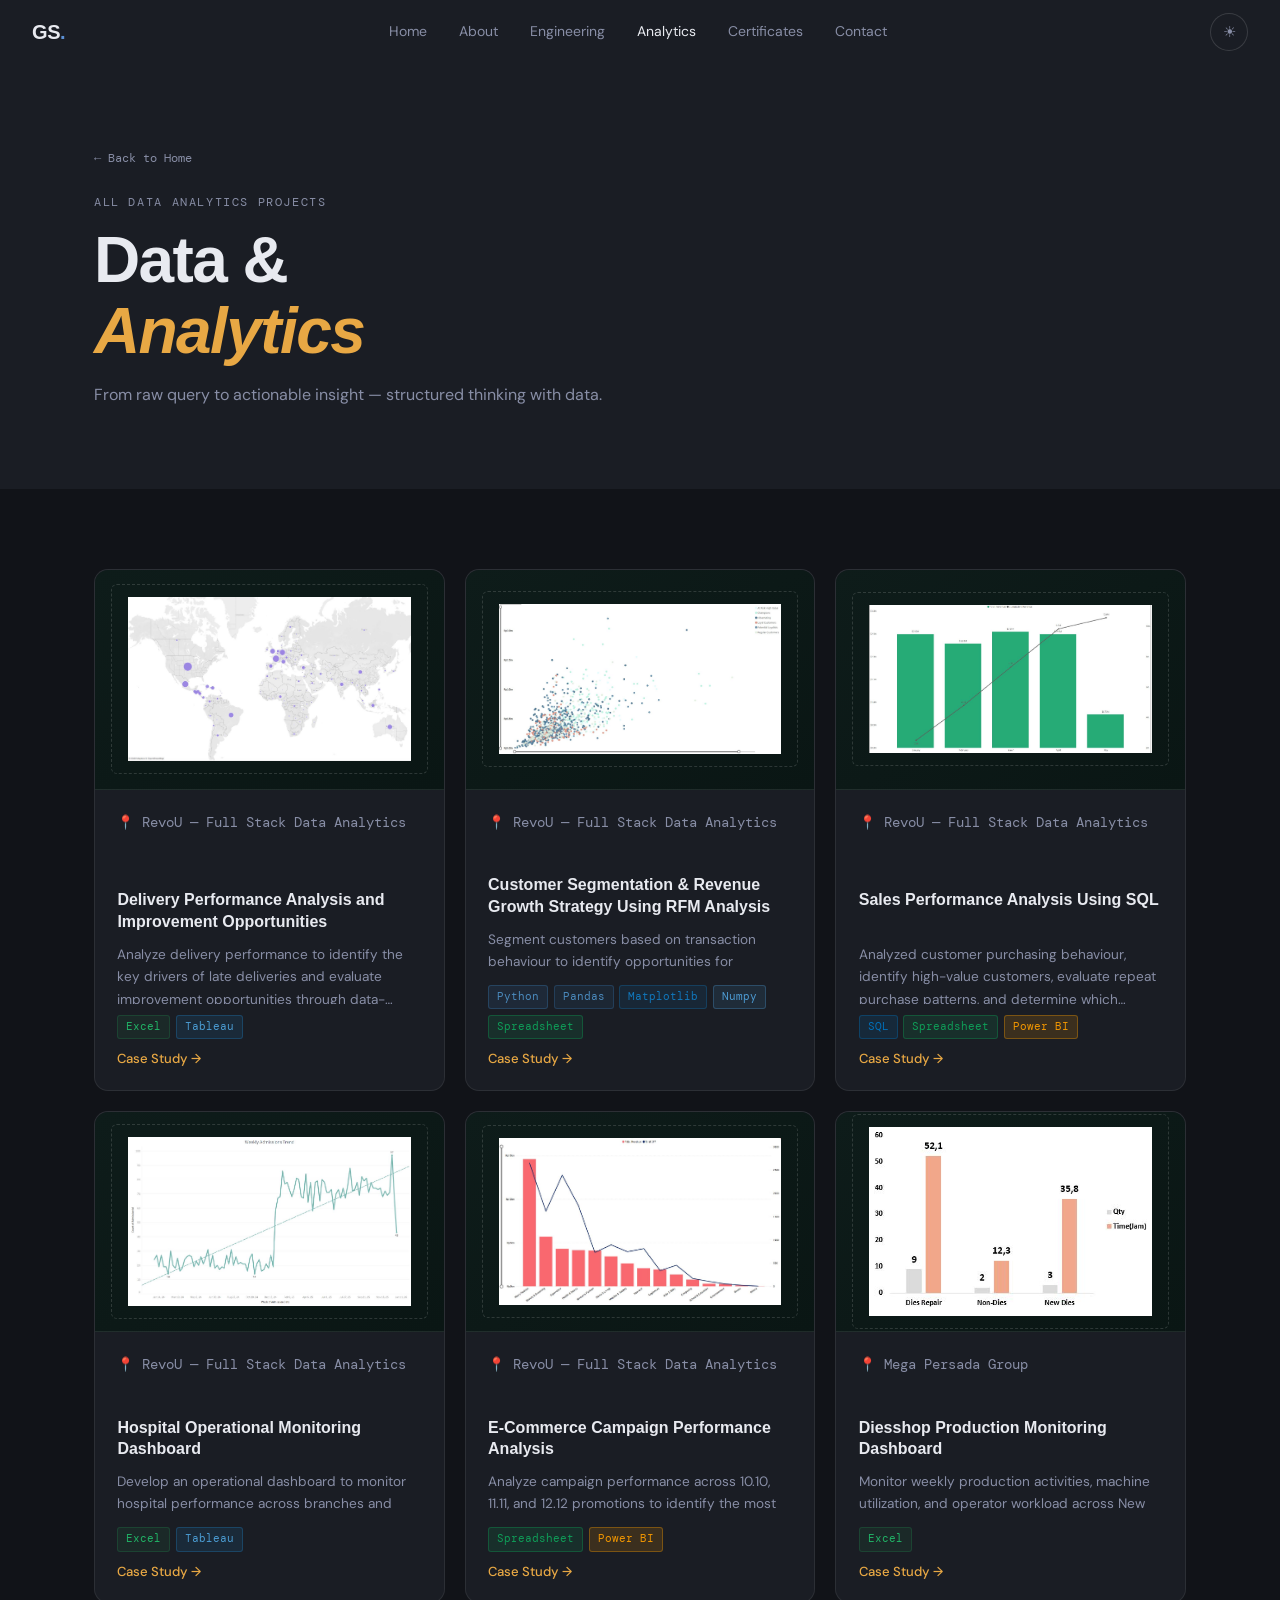
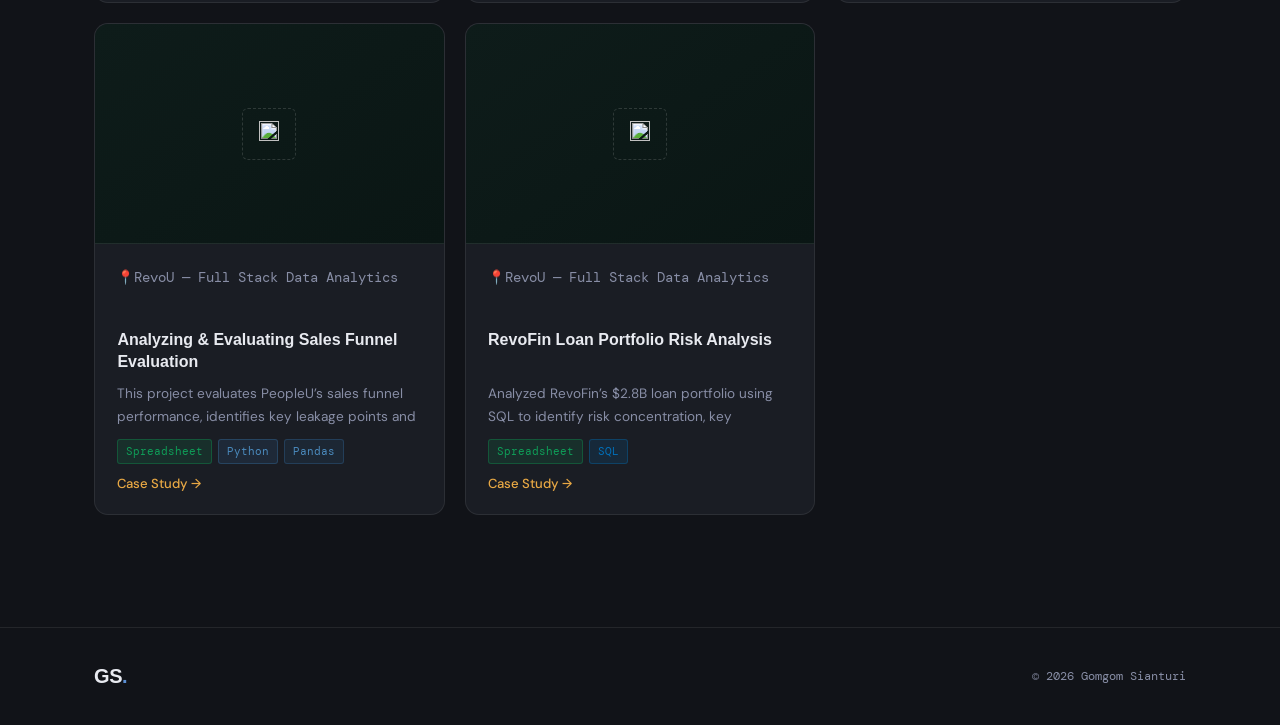
==== commit b15d805d: "Update analytics.html" ====
--- a/analytics.html
+++ b/analytics.html
@@ -140,6 +140,34 @@
             <button class="pcard-cta data-cta" onclick="openModal('data6')">Case Study →</button>
           </div>
         </article>
+
+         <!-- ✏️ PROJECT DATA 7  -->
+        <article class="pcard">
+          <div class="pcard-img ph-data">
+            <span><img src="images/portfolio-analytics-7.JPG" alt=""></span>
+          </div>
+          <div class="pcard-body">
+            <p class="pcard-location">📍RevoU — Full Stack Data Analytics</p>
+            <h3>Analyzing & Evaluating Sales Funnel Evaluation </h3>
+            <p>This project evaluates PeopleU’s sales funnel performance, identifies key leakage points and priority customer segments, and translates recorded failure patterns into actionable Sales recommendations.</p>
+            <div class="pcard-tools"><span data-tool="Spreadsheet">Spreadsheet</span><span data-tool="Python">Python</span><span data-tool="Pandas">Pandas</span></div>
+            <button class="pcard-cta data-cta" onclick="openModal('data7')">Case Study →</button>
+          </div>
+        </article>
+
+                 <!-- ✏️ PROJECT DATA 8  -->
+        <article class="pcard">
+          <div class="pcard-img ph-data">
+            <span><img src="images/portfolio-analytics-8.JPG" alt=""></span>
+          </div>
+          <div class="pcard-body">
+            <p class="pcard-location">📍RevoU — Full Stack Data Analytics</p>
+            <h3>RevoFin Loan Portfolio Risk Analysis</h3>
+            <p>Analyzed RevoFin’s $2.8B loan portfolio using SQL to identify risk concentration, key borrower and loan characteristics, and actionable underwriting improvements.</p>
+            <div class="pcard-tools"><span data-tool="Spreadsheet">Spreadsheet</span><span data-tool="SQL">SQL</span></div>
+            <button class="pcard-cta data-cta" onclick="openModal('data8')">Case Study →</button>
+          </div>
+        </article>
         <!-- ✏️ Tambah terus -->
         
       </div>
--- a/css/style.css
+++ b/css/style.css
@@ -598,7 +598,7 @@
 }
 
 .pcard-img {
-  height: 180px;
+  height: 220px;
   display: flex;
   align-items: center;
   justify-content: center;
@@ -607,6 +607,7 @@
   border-radius: 0;
   overflow: hidden;
   position: relative;
+  flex-shrink: 0;
 }
 /* When real image is added */
 .pcard-img img {
@@ -640,7 +641,35 @@
 
 .pcard-tags { display: flex; flex-wrap: wrap; gap: 0.4rem; }
 
-.tag {
+.pcard-location {
+  font-family: var(--font-mono);
+  font-size: 0.65rem;
+  color: var(--muted);
+  display: flex;
+  align-items: center;
+  gap: 0.3rem;
+}
+
+.pcard-body h3 {
+  font-family: var(--font-display);
+  font-size: 1rem;
+  font-weight: 700;
+  line-height: 1.35;
+  /* fixed min-height so short titles dont make card body jump */
+  min-height: 2.7rem;
+}
+
+.pcard-body p {
+  font-size: 0.85rem;
+  color: var(--muted);
+  line-height: 1.65;
+  flex: 1;
+  /* clamp description to 3 lines so all cards same height */
+  display: -webkit-box;
+  -webkit-line-clamp: 3;
+  -webkit-box-orient: vertical;
+  overflow: hidden;
+}
   font-family: var(--font-mono);
   font-size: 0.65rem;
   padding: 0.18rem 0.5rem;
@@ -1077,9 +1106,11 @@
 .cs-figure img {
   width: 100%;
   display: block;
+  min-height: 280px;
+  object-fit: cover;
 }
 .cs-figure-ph {
-  aspect-ratio: 16 / 9;
+  aspect-ratio: 4 / 3;
   display: flex;
   align-items: center;
   justify-content: center;
@@ -1857,6 +1888,7 @@
 .mfg-flow {
   display: flex;
   align-items: flex-start;
+  justify-content: center;
   gap: 0.5rem;
   overflow-x: auto;
   padding-bottom: 0.5rem;
@@ -2109,7 +2141,7 @@
 /* Engineering Tools */
 .pcard-tools span[data-tool="CATIA"]       { background: rgba(0,88,163,0.15);   border-color: rgba(0,88,163,0.35);   color: #0058A3; }
 .pcard-tools span[data-tool="SolidWorks"]  { background: rgba(220,30,30,0.15);  border-color: rgba(220,30,30,0.35);  color: #DC1E1E; }
-.pcard-tools span[data-tool="AutoCAD"]     { background: rgba(226,30,34,0.15);  border-color: rgba(226,30,34,0.35);  color: #E21E22; }
+.pcard-tools span[data-tool="AutoCAD"]     { background: rgba(226,30,34,0.15);  border-color: rgba(226,30,34,0.35);  color: #e66163; }
 .pcard-tools span[data-tool="Inventor"]    { background: rgba(240,130,0,0.15);  border-color: rgba(240,130,0,0.35);  color: #F08200; }
 .pcard-tools span[data-tool="ANSYS"]       { background: rgba(255,179,0,0.15);  border-color: rgba(255,179,0,0.35);  color: #FFB300; }
 
@@ -2344,3 +2376,11 @@
   text-align: justify;
   text-align-last: center;
 }
+
+/* ════════ EDUCATION TIMELINE ════════ */
+.edu-dot { background: #7C3AED; }
+.tl-badge.edu-badge {
+  background: rgba(124,58,237,0.12);
+  color: #7C3AED;
+  border: 1px solid rgba(124,58,237,0.25);
+}
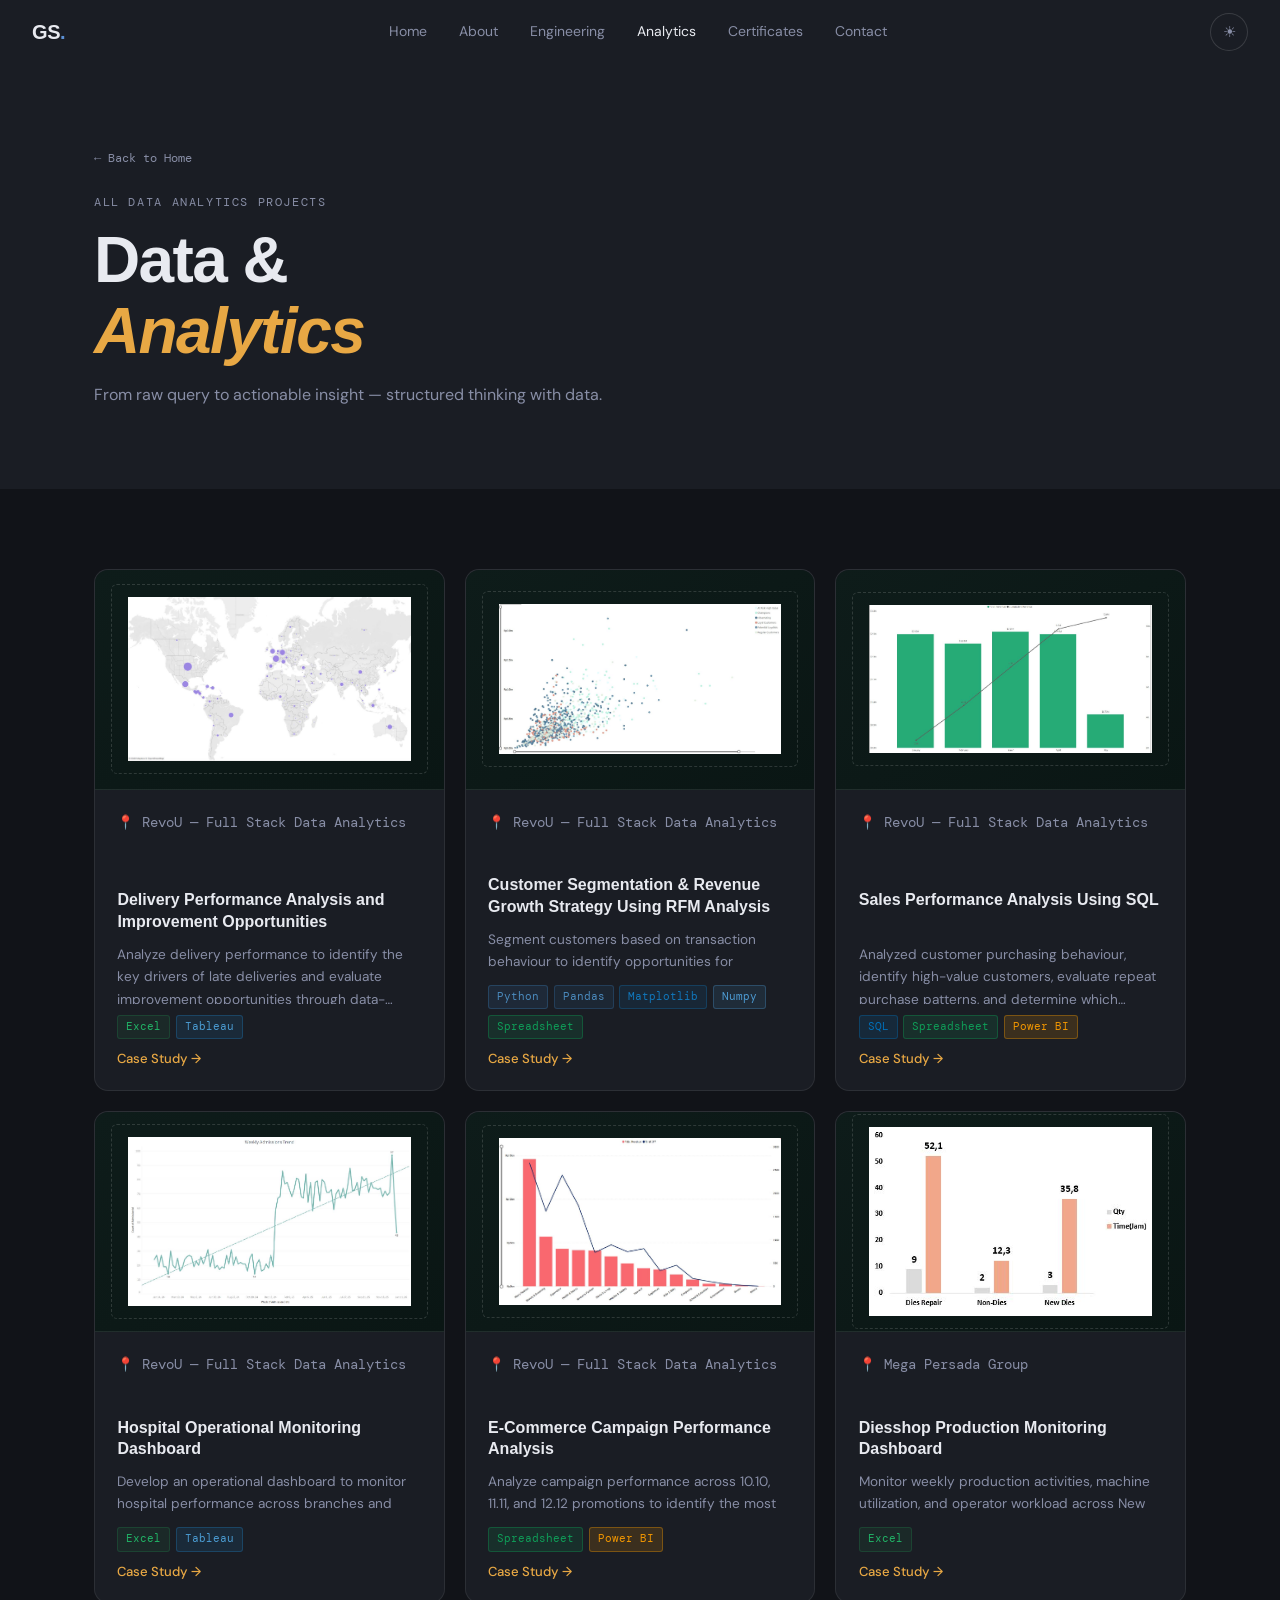
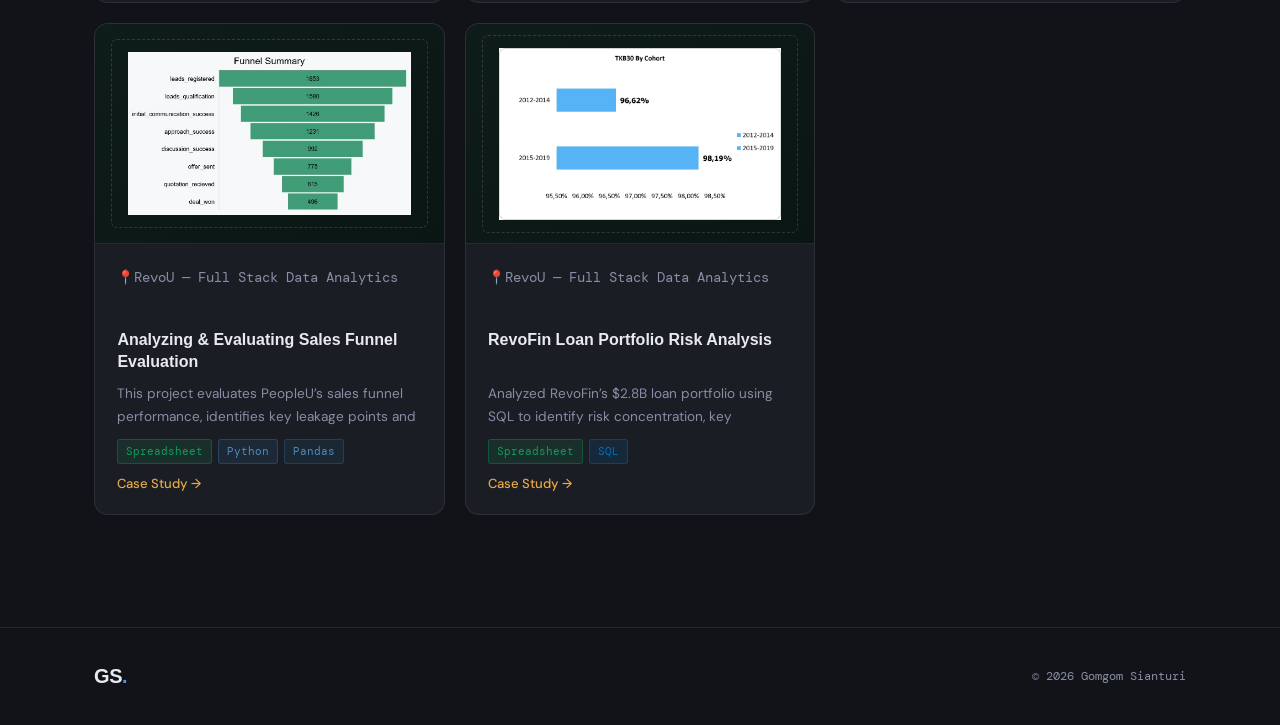
==== commit 4c69a0bc: "Update analytics.html" ====
--- a/analytics.html
+++ b/analytics.html
@@ -144,7 +144,7 @@
          <!-- ✏️ PROJECT DATA 7  -->
         <article class="pcard">
           <div class="pcard-img ph-data">
-            <span><img src="images/portfolio-analytics-7.JPG" alt=""></span>
+            <span><img src="images/portfolio-analytics-7.jpg" alt=""></span>
           </div>
           <div class="pcard-body">
             <p class="pcard-location">📍RevoU — Full Stack Data Analytics</p>
@@ -158,7 +158,7 @@
                  <!-- ✏️ PROJECT DATA 8  -->
         <article class="pcard">
           <div class="pcard-img ph-data">
-            <span><img src="images/portfolio-analytics-8.JPG" alt=""></span>
+            <span><img src="images/portfolio-analytics-8.jpg" alt=""></span>
           </div>
           <div class="pcard-body">
             <p class="pcard-location">📍RevoU — Full Stack Data Analytics</p>
